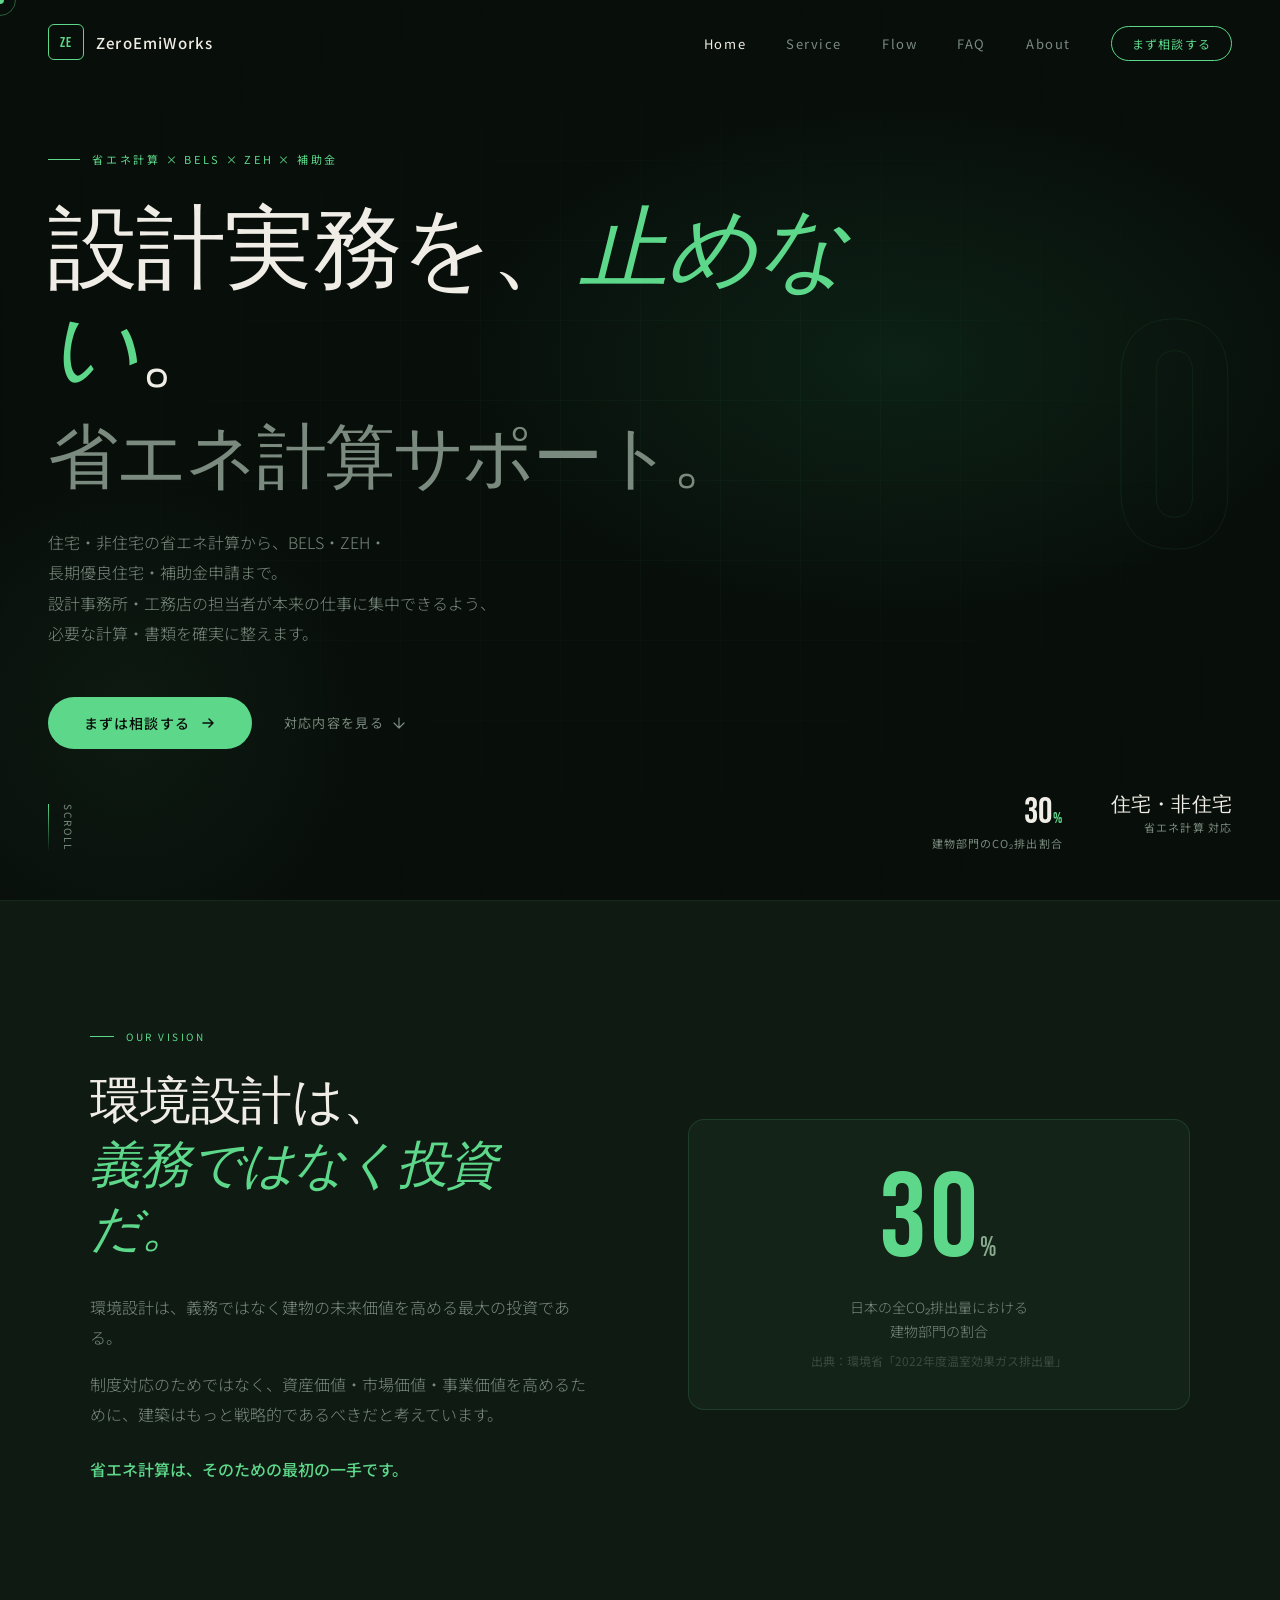
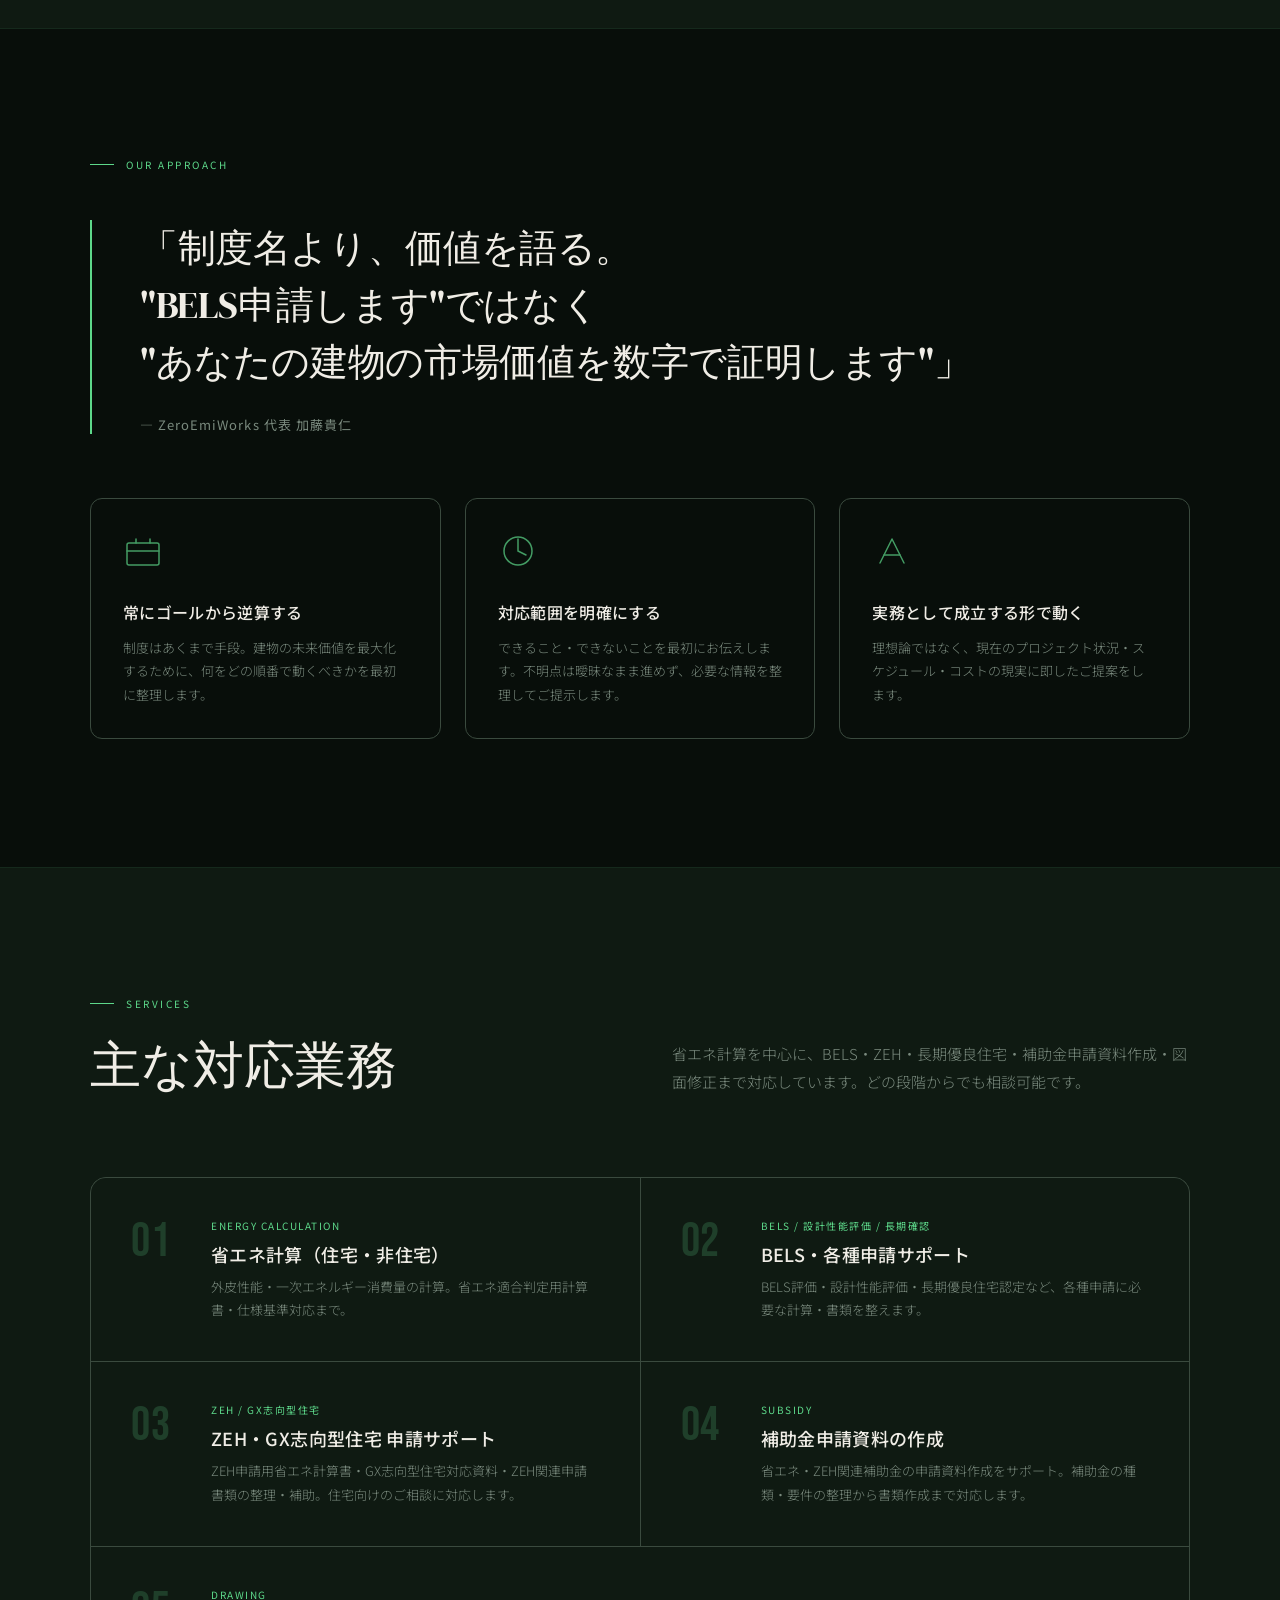
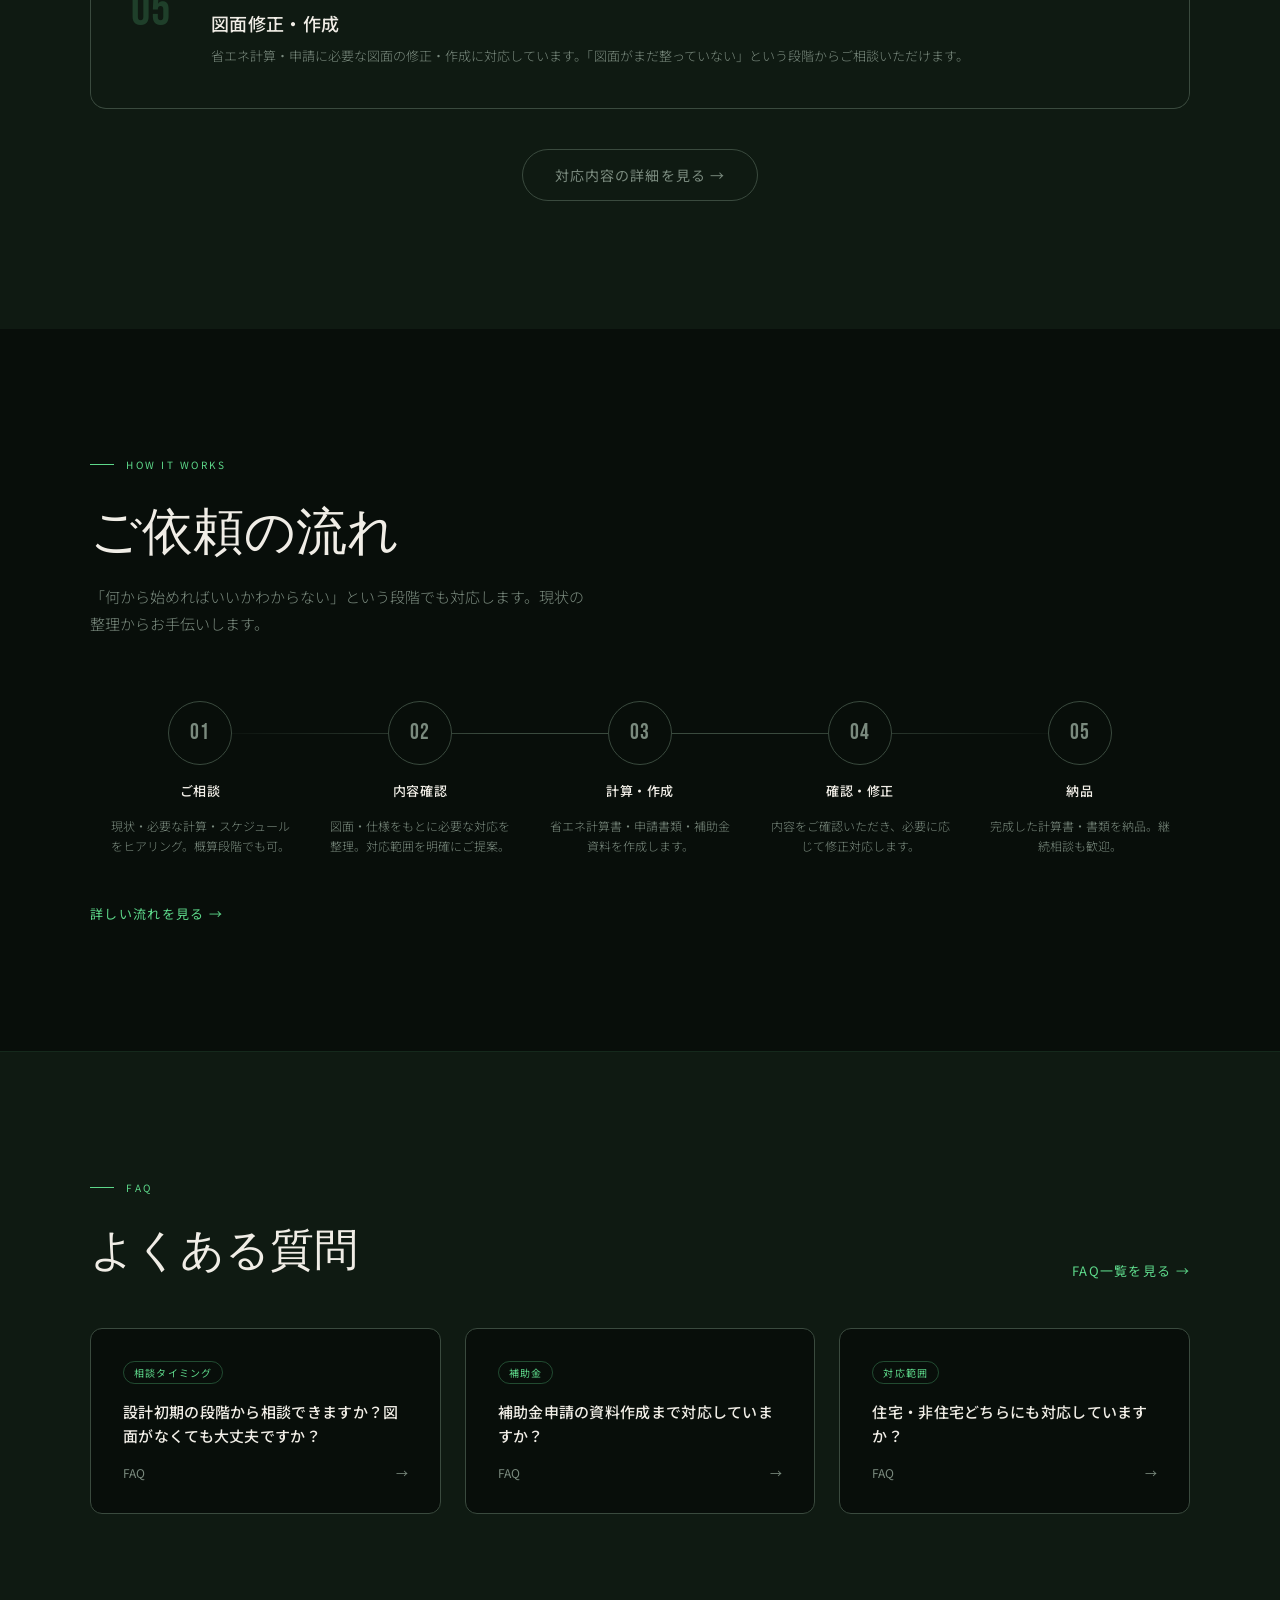
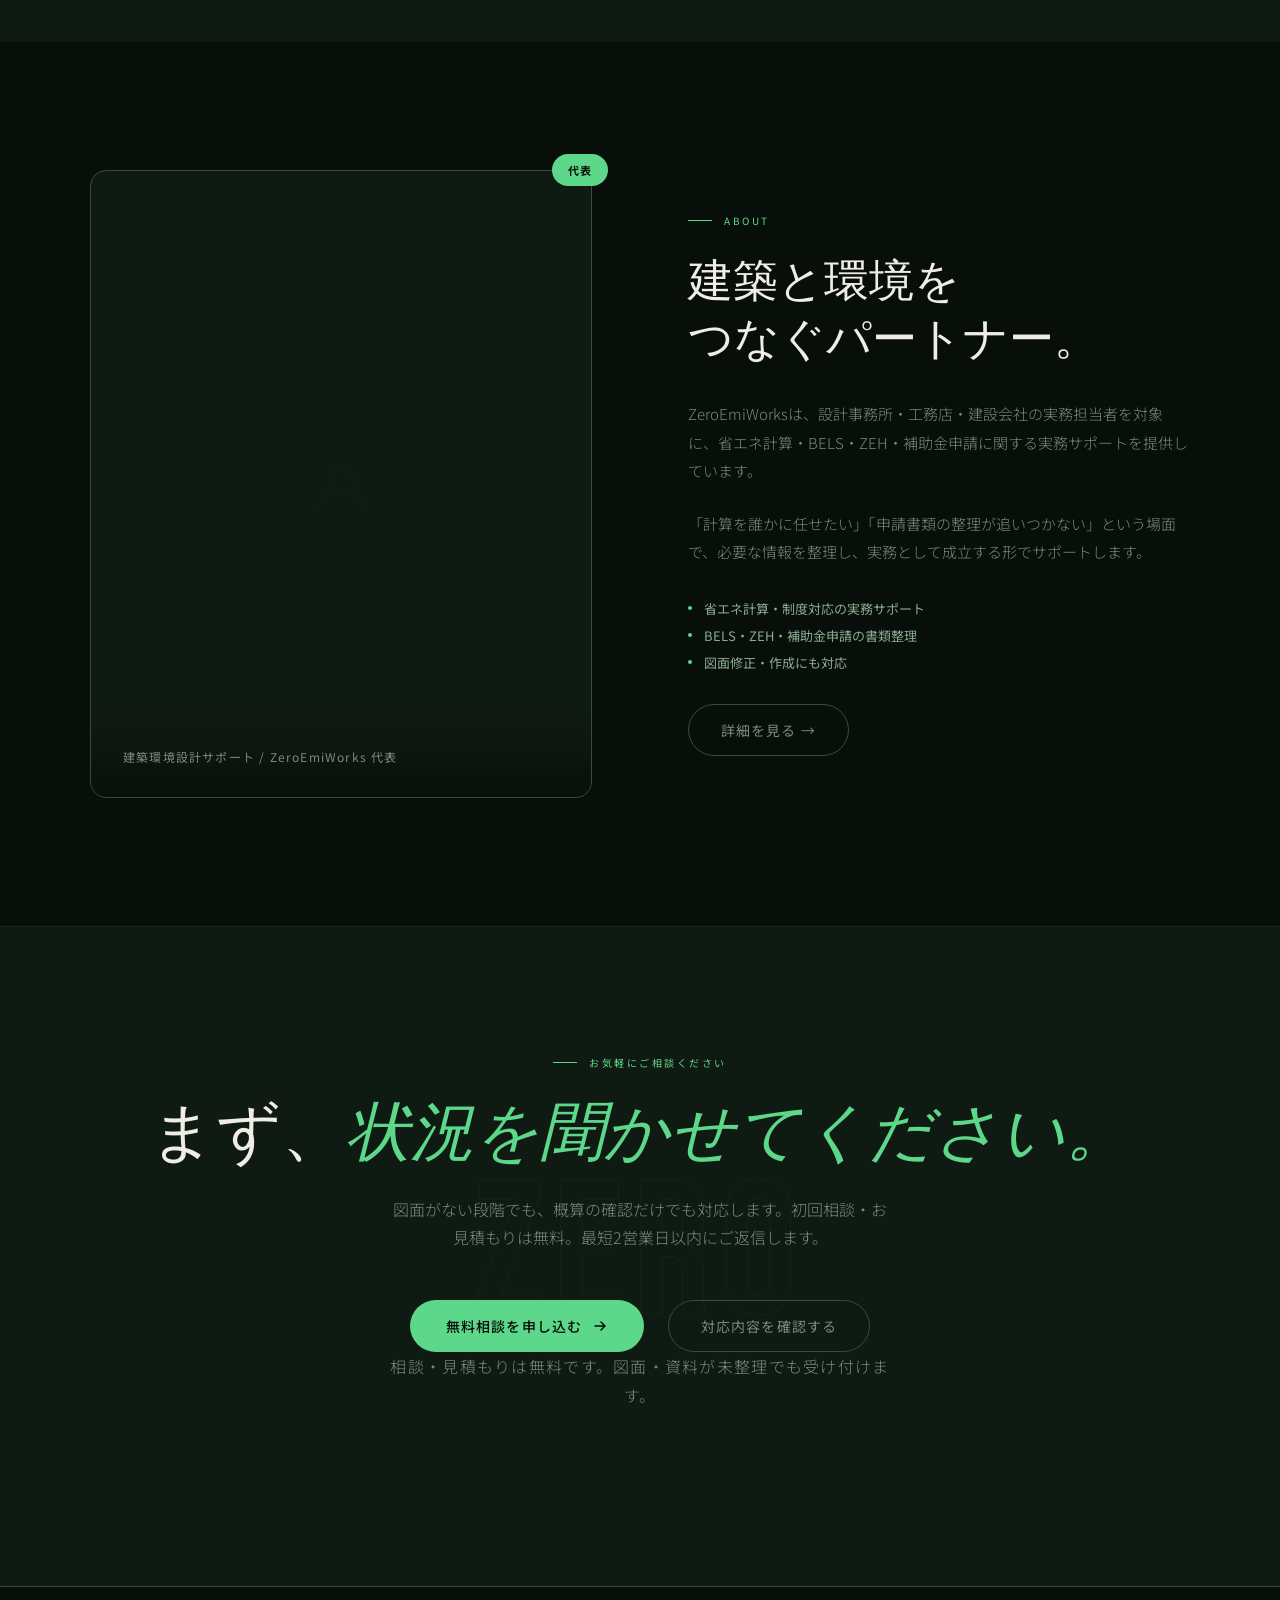
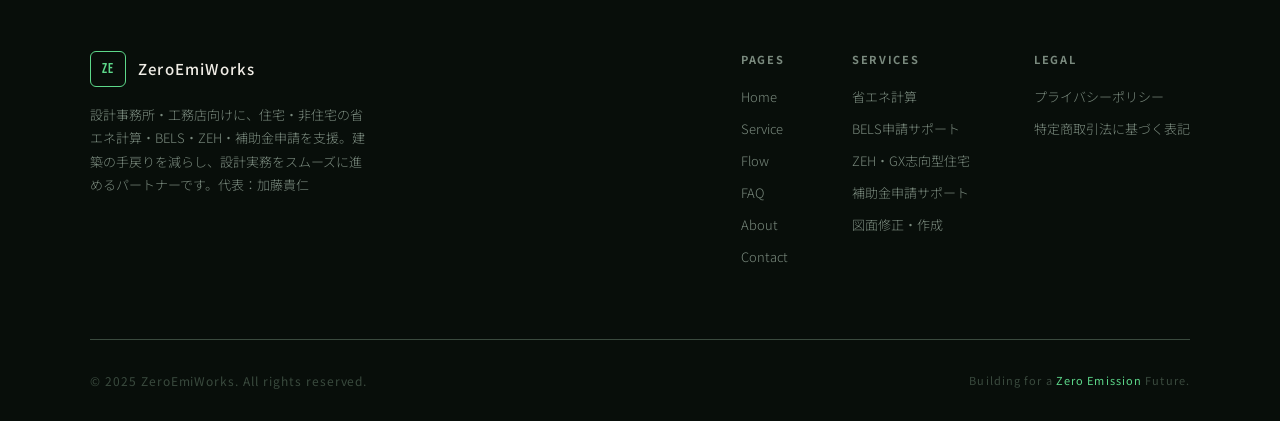
==== index.html @ ce23a0d7 "Initial upload from ZEHP5" ====
<!DOCTYPE html>
<html lang="ja">
<head>
  <meta charset="UTF-8">
  <meta name="viewport" content="width=device-width, initial-scale=1.0">
  <title>ZeroEmiWorks｜省エネ計算・BELS・ZEH・補助金申請サポート</title>
  <meta name="description" content="設計事務所・工務店向けに、住宅・非住宅の省エネ計算、BELS・ZEH・長期優良住宅・補助金申請を支援。建築の手戻りを減らし、設計士の時間を生み出します。">
  <meta property="og:title" content="ZeroEmiWorks｜省エネ計算・BELS・ZEH・補助金申請サポート">
  <meta property="og:description" content="設計事務所・工務店向けに、住宅・非住宅の省エネ計算、BELS・ZEH・長期優良住宅・補助金申請を支援。建築の手戻りを減らし、設計士の時間を生み出します。">
  <meta property="og:type" content="website">
  <meta property="og:url" content="https://zeroemiworks.com/">
  <meta property="og:image" content="https://zeroemiworks.com/ogp.png">
  <meta name="twitter:card" content="summary_large_image">
  <link rel="icon" href="favicon.ico">
  <link rel="preconnect" href="https://fonts.googleapis.com">
  <link rel="preconnect" href="https://fonts.gstatic.com" crossorigin>
  <link href="https://fonts.googleapis.com/css2?family=Noto+Sans+JP:wght@300;400;500;700&family=DM+Serif+Display:ital@0;1&family=Bebas+Neue&display=swap" rel="stylesheet">
  <link rel="stylesheet" href="style.css">
</head>
<body>

<div class="cursor" id="cursor"></div>
<div class="cursor-ring" id="cursorRing"></div>

<nav id="nav">
  <a href="index.html" class="nav-logo">
    <div class="logo-mark">ZE</div>
    <span class="logo-text">ZeroEmiWorks</span>
  </a>
  <ul class="nav-links">
    <li><a href="index.html">Home</a></li>
    <li><a href="service.html">Service</a></li>
    <li><a href="flow.html">Flow</a></li>
    <li><a href="faq.html">FAQ</a></li>
    <li><a href="about.html">About</a></li>
    <li><a href="contact.html" class="nav-cta">まず相談する</a></li>
  </ul>
  <button class="nav-hamburger" id="navHamburger" aria-label="メニューを開く">
    <span></span><span></span><span></span>
  </button>
</nav>
<div class="nav-mobile-menu" id="navMobileMenu">
  <a href="index.html">Home</a>
  <a href="service.html">Service</a>
  <a href="flow.html">Flow</a>
  <a href="faq.html">FAQ</a>
  <a href="about.html">About</a>
  <a href="contact.html" class="nav-cta">まず相談する</a>
</div>

<!-- Hero -->
<section class="hero">
  <div class="hero-bg"></div>
  <div class="hero-grid"></div>
  <div class="hero-number">0</div>
  <div class="hero-content">
    <p class="hero-label">省エネ計算 × BELS × ZEH × 補助金</p>
    <h1 class="hero-headline">
      設計実務を、<span class="accent-word">止めない</span>。<br>
      <span class="line2">省エネ計算サポート。</span>
    </h1>
    <p class="hero-body">
      住宅・非住宅の省エネ計算から、BELS・ZEH・<br>
      長期優良住宅・補助金申請まで。<br>
      設計事務所・工務店の担当者が本来の仕事に集中できるよう、<br>
      必要な計算・書類を確実に整えます。
    </p>
    <div class="hero-actions">
      <a href="contact.html" class="btn-primary">
        まずは相談する
        <svg width="16" height="16" viewBox="0 0 16 16" fill="none"><path d="M3 8h10M9 4l4 4-4 4" stroke="currentColor" stroke-width="1.5" stroke-linecap="round" stroke-linejoin="round"/></svg>
      </a>
      <a href="service.html" class="btn-ghost">
        対応内容を見る
        <svg width="14" height="14" viewBox="0 0 14 14" fill="none"><path d="M7 2v10M2 7l5 5 5-5" stroke="currentColor" stroke-width="1.2" stroke-linecap="round" stroke-linejoin="round"/></svg>
      </a>
    </div>
  </div>
  <div class="hero-scroll">
    <div class="scroll-line"></div>
    <span class="scroll-text">Scroll</span>
  </div>
  <div class="hero-stats">
    <div class="stat-item">
      <div class="stat-num">30<span class="stat-unit">%</span></div>
      <div class="stat-label">建物部門のCO₂排出割合</div>
    </div>
    <div class="stat-item">
      <div class="stat-num" style="font-size:20px;letter-spacing:0.01em;">住宅・非住宅</div>
      <div class="stat-label">省エネ計算 対応</div>
    </div>
  </div>
</section>

<!-- Our Vision -->
<section class="section problem-section">
  <div class="section-inner">
    <div class="problem-grid">
      <div class="problem-text reveal">
        <div class="section-eyebrow">Our Vision</div>
        <h2>環境設計は、<br><em>義務ではなく投資だ。</em></h2>
        <p>環境設計は、義務ではなく建物の未来価値を高める最大の投資である。</p>
        <p>制度対応のためではなく、資産価値・市場価値・事業価値を高めるために、建築はもっと戦略的であるべきだと考えています。</p>
        <p style="color:var(--c-accent);font-weight:500;margin-top:1.5rem;">省エネ計算は、そのための最初の一手です。</p>
      </div>
      <div class="stat-big reveal reveal-delay-2">
        <div class="stat-big-num">30<span class="stat-big-unit">%</span></div>
        <div class="stat-big-label">日本の全CO₂排出量における<br>建物部門の割合</div>
        <div class="stat-big-sub">出典：環境省「2022年度温室効果ガス排出量」</div>
      </div>
    </div>
  </div>
</section>

<!-- Our Approach -->
<section class="section vision-section">
  <div class="section-inner">
    <div class="section-eyebrow reveal">Our Approach</div>
    <div class="vision-quote reveal">
      <blockquote>「制度名より、価値を語る。<br>
      "BELS申請します"ではなく<br>
      "あなたの建物の市場価値を数字で証明します"」</blockquote>
      <cite>— ZeroEmiWorks 代表 加藤貴仁</cite>
    </div>
    <div class="vision-pillars">
      <div class="pillar reveal">
        <svg class="pillar-icon" viewBox="0 0 40 40" fill="none">
          <rect x="4" y="12" width="32" height="22" rx="2" stroke="#5dd88a" stroke-width="1.5"/>
          <path d="M13 12V8m14 4V8M4 20h32" stroke="#5dd88a" stroke-width="1.5" stroke-linecap="round"/>
        </svg>
        <h3>常にゴールから逆算する</h3>
        <p>制度はあくまで手段。建物の未来価値を最大化するために、何をどの順番で動くべきかを最初に整理します。</p>
      </div>
      <div class="pillar reveal reveal-delay-1">
        <svg class="pillar-icon" viewBox="0 0 40 40" fill="none">
          <circle cx="20" cy="20" r="14" stroke="#5dd88a" stroke-width="1.5"/>
          <path d="M20 8v12l8 4" stroke="#5dd88a" stroke-width="1.5" stroke-linecap="round"/>
        </svg>
        <h3>対応範囲を明確にする</h3>
        <p>できること・できないことを最初にお伝えします。不明点は曖昧なまま進めず、必要な情報を整理してご提示します。</p>
      </div>
      <div class="pillar reveal reveal-delay-2">
        <svg class="pillar-icon" viewBox="0 0 40 40" fill="none">
          <path d="M8 32L20 8l12 24" stroke="#5dd88a" stroke-width="1.5" stroke-linecap="round" stroke-linejoin="round"/>
          <path d="M12 24h16" stroke="#5dd88a" stroke-width="1.5" stroke-linecap="round"/>
        </svg>
        <h3>実務として成立する形で動く</h3>
        <p>理想論ではなく、現在のプロジェクト状況・スケジュール・コストの現実に即したご提案をします。</p>
      </div>
    </div>
  </div>
</section>

<!-- 対応業務 -->
<section class="section top-service-section">
  <div class="section-inner">
    <div class="service-header reveal">
      <div>
        <div class="section-eyebrow">Services</div>
        <h2>主な対応業務</h2>
      </div>
      <p>省エネ計算を中心に、BELS・ZEH・長期優良住宅・補助金申請資料作成・図面修正まで対応しています。どの段階からでも相談可能です。</p>
    </div>
    <div class="services-list reveal reveal-delay-1">
      <div class="service-item">
        <div class="service-num">01</div>
        <div>
          <div class="service-tag">Energy Calculation</div>
          <div class="service-name">省エネ計算（住宅・非住宅）</div>
          <div class="service-desc">外皮性能・一次エネルギー消費量の計算。省エネ適合判定用計算書・仕様基準対応まで。</div>
        </div>
      </div>
      <div class="service-item">
        <div class="service-num">02</div>
        <div>
          <div class="service-tag">BELS / 設計性能評価 / 長期確認</div>
          <div class="service-name">BELS・各種申請サポート</div>
          <div class="service-desc">BELS評価・設計性能評価・長期優良住宅認定など、各種申請に必要な計算・書類を整えます。</div>
        </div>
      </div>
      <div class="service-item">
        <div class="service-num">03</div>
        <div>
          <div class="service-tag">ZEH / GX志向型住宅</div>
          <div class="service-name">ZEH・GX志向型住宅 申請サポート</div>
          <div class="service-desc">ZEH申請用省エネ計算書・GX志向型住宅対応資料・ZEH関連申請書類の整理・補助。住宅向けのご相談に対応します。</div>
        </div>
      </div>
      <div class="service-item">
        <div class="service-num">04</div>
        <div>
          <div class="service-tag">Subsidy</div>
          <div class="service-name">補助金申請資料の作成</div>
          <div class="service-desc">省エネ・ZEH関連補助金の申請資料作成をサポート。補助金の種類・要件の整理から書類作成まで対応します。</div>
        </div>
      </div>
      <div class="service-item wide">
        <div class="service-num">05</div>
        <div>
          <div class="service-tag">Drawing</div>
          <div class="service-name">図面修正・作成</div>
          <div class="service-desc">省エネ計算・申請に必要な図面の修正・作成に対応しています。「図面がまだ整っていない」という段階からご相談いただけます。</div>
        </div>
      </div>
    </div>
    <div style="text-align:center;margin-top:2.5rem;">
      <a href="service.html" class="btn-outline">対応内容の詳細を見る →</a>
    </div>
  </div>
</section>

<!-- プロセス -->
<section class="section process-section">
  <div class="section-inner">
    <div class="process-header reveal">
      <div class="section-eyebrow">How It Works</div>
      <h2>ご依頼の流れ</h2>
      <p>「何から始めればいいかわからない」という段階でも対応します。現状の整理からお手伝いします。</p>
    </div>
    <div class="process-steps">
      <div class="step reveal">
        <div class="step-circle">01</div>
        <h4>ご相談</h4>
        <p>現状・必要な計算・スケジュールをヒアリング。概算段階でも可。</p>
      </div>
      <div class="step reveal reveal-delay-1">
        <div class="step-circle">02</div>
        <h4>内容確認</h4>
        <p>図面・仕様をもとに必要な対応を整理。対応範囲を明確にご提案。</p>
      </div>
      <div class="step reveal reveal-delay-2">
        <div class="step-circle">03</div>
        <h4>計算・作成</h4>
        <p>省エネ計算書・申請書類・補助金資料を作成します。</p>
      </div>
      <div class="step reveal reveal-delay-3">
        <div class="step-circle">04</div>
        <h4>確認・修正</h4>
        <p>内容をご確認いただき、必要に応じて修正対応します。</p>
      </div>
      <div class="step reveal reveal-delay-4">
        <div class="step-circle">05</div>
        <h4>納品</h4>
        <p>完成した計算書・書類を納品。継続相談も歓迎。</p>
      </div>
    </div>
    <div style="text-align:center;margin-top:3rem;">
      <a href="flow.html" class="link-more">詳しい流れを見る →</a>
    </div>
  </div>
</section>

<!-- FAQ カード -->
<section class="section knowledge-section">
  <div class="section-inner">
    <div class="knowledge-header reveal">
      <div>
        <div class="section-eyebrow">FAQ</div>
        <h2>よくある質問</h2>
      </div>
      <a href="faq.html" class="link-more">FAQ一覧を見る →</a>
    </div>
    <div class="articles-grid">
      <a href="faq.html#timing" class="article-card reveal">
        <span class="article-tag">相談タイミング</span>
        <div class="article-title">設計初期の段階から相談できますか？図面がなくても大丈夫ですか？</div>
        <div class="article-meta"><span>FAQ</span><span>→</span></div>
      </a>
      <a href="faq.html#subsidy" class="article-card reveal reveal-delay-1">
        <span class="article-tag">補助金</span>
        <div class="article-title">補助金申請の資料作成まで対応していますか？</div>
        <div class="article-meta"><span>FAQ</span><span>→</span></div>
      </a>
      <a href="faq.html#scope" class="article-card reveal reveal-delay-2">
        <span class="article-tag">対応範囲</span>
        <div class="article-title">住宅・非住宅どちらにも対応していますか？</div>
        <div class="article-meta"><span>FAQ</span><span>→</span></div>
      </a>
    </div>
  </div>
</section>

<!-- About snippet -->
<section class="section about-section">
  <div class="section-inner">
    <div class="about-grid">
      <div class="about-image-wrap reveal">
        <div class="about-image-box">
          <img src="founder.jpg" alt="代表 加藤貴仁" onerror="this.style.display='none'">
          <div class="about-image-placeholder">
            <svg width="60" height="60" viewBox="0 0 60 60" fill="none" style="opacity:0.15;">
              <circle cx="30" cy="22" r="13" stroke="#5dd88a" stroke-width="1.5"/>
              <path d="M8 52c0-12.15 9.85-22 22-22s22 9.85 22 22" stroke="#5dd88a" stroke-width="1.5"/>
            </svg>
          </div>
          <div class="about-image-overlay">
            <div class="about-image-caption">建築環境設計サポート / ZeroEmiWorks 代表</div>
          </div>
        </div>
        <div class="about-accent-tag">代表</div>
      </div>
      <div class="about-text reveal reveal-delay-2">
        <div class="section-eyebrow">About</div>
        <h2>建築と環境を<br>つなぐパートナー。</h2>
        <p>ZeroEmiWorksは、設計事務所・工務店・建設会社の実務担当者を対象に、省エネ計算・BELS・ZEH・補助金申請に関する実務サポートを提供しています。</p>
        <p>「計算を誰かに任せたい」「申請書類の整理が追いつかない」という場面で、必要な情報を整理し、実務として成立する形でサポートします。</p>
        <div class="about-credentials">
          <div class="credential">省エネ計算・制度対応の実務サポート</div>
          <div class="credential">BELS・ZEH・補助金申請の書類整理</div>
          <div class="credential">図面修正・作成にも対応</div>
        </div>
        <div style="margin-top:2rem;">
          <a href="about.html" class="btn-outline">詳細を見る →</a>
        </div>
      </div>
    </div>
  </div>
</section>

<!-- CTA -->
<section class="cta-section">
  <div class="cta-bg-text">ZERO</div>
  <div class="cta-inner">
    <div class="section-eyebrow" style="justify-content:center;">お気軽にご相談ください</div>
    <h2>まず、<em>状況を聞かせてください。</em></h2>
    <p>図面がない段階でも、概算の確認だけでも対応します。初回相談・お見積もりは無料。最短2営業日以内にご返信します。</p>
    <div class="cta-buttons">
      <a href="contact.html" class="btn-primary">
        無料相談を申し込む
        <svg width="16" height="16" viewBox="0 0 16 16" fill="none"><path d="M3 8h10M9 4l4 4-4 4" stroke="currentColor" stroke-width="1.5" stroke-linecap="round" stroke-linejoin="round"/></svg>
      </a>
      <a href="service.html" class="btn-outline">対応内容を確認する</a>
    </div>
    <p class="cta-note">相談・見積もりは無料です。図面・資料が未整理でも受け付けます。</p>
  </div>
</section>

<!-- フッター -->
<footer>
  <div class="footer-inner">
    <div class="footer-top">
      <div class="footer-brand">
        <a href="index.html" class="nav-logo">
          <div class="logo-mark">ZE</div>
          <span class="logo-text">ZeroEmiWorks</span>
        </a>
        <p>設計事務所・工務店向けに、住宅・非住宅の省エネ計算・BELS・ZEH・補助金申請を支援。建築の手戻りを減らし、設計実務をスムーズに進めるパートナーです。代表：加藤貴仁</p>
      </div>
      <div class="footer-links-grid">
        <div class="footer-col">
          <h4>Pages</h4>
          <ul>
            <li><a href="index.html">Home</a></li>
            <li><a href="service.html">Service</a></li>
            <li><a href="flow.html">Flow</a></li>
            <li><a href="faq.html">FAQ</a></li>
            <li><a href="about.html">About</a></li>
            <li><a href="contact.html">Contact</a></li>
          </ul>
        </div>
        <div class="footer-col">
          <h4>Services</h4>
          <ul>
            <li><a href="service.html">省エネ計算</a></li>
            <li><a href="service.html">BELS申請サポート</a></li>
            <li><a href="service.html">ZEH・GX志向型住宅</a></li>
            <li><a href="service.html">補助金申請サポート</a></li>
            <li><a href="service.html">図面修正・作成</a></li>
          </ul>
        </div>
        <div class="footer-col">
          <h4>Legal</h4>
          <ul>
            <li><a href="privacy.html">プライバシーポリシー</a></li>
            <li><a href="law.html">特定商取引法に基づく表記</a></li>
          </ul>
        </div>
      </div>
    </div>
    <div class="footer-bottom">
      <span class="footer-copy">© 2025 ZeroEmiWorks. All rights reserved.</span>
      <span class="footer-accent">Building for a <span>Zero Emission</span> Future.</span>
    </div>
  </div>
</footer>

<script src="script.js"></script>
</body>
</html>
---- style.css ----
/* ============================================================
   ZeroEmiWorks — style.css  (Netlify直置き版)
   全ページ共通スタイルシート
   ============================================================ */

/* ---------- Reset & Base ---------- */
*, *::before, *::after { box-sizing: border-box; margin: 0; padding: 0; }

:root {
  --c-bg: #080e0a;
  --c-surface: #0f1a12;
  --c-green: #1a5c3a;
  --c-green-mid: #2d7a52;
  --c-accent: #5dd88a;
  --c-sage: #8aab90;
  --c-paper: #f2efe8;
  --c-warm: #e8e2d5;
  --c-text: #f0ede6;
  --c-muted: #7a8a7e;
  --c-dim: #3a4a3e;
  --font-serif: 'DM Serif Display', 'Noto Serif JP', serif;
  --font-sans: 'Noto Sans JP', sans-serif;
  --font-display: 'Bebas Neue', sans-serif;
}

html { scroll-behavior: smooth; }

body {
  font-family: var(--font-sans);
  background: var(--c-bg);
  color: var(--c-text);
  overflow-x: hidden;
  cursor: none;
}

/* ---------- Custom Cursor ---------- */
.cursor {
  position: fixed;
  width: 8px;
  height: 8px;
  background: var(--c-accent);
  border-radius: 50%;
  pointer-events: none;
  z-index: 9999;
  transition: transform 0.15s ease, opacity 0.3s;
  transform: translate(-50%, -50%);
}
.cursor-ring {
  position: fixed;
  width: 32px;
  height: 32px;
  border: 1px solid rgba(93,216,138,0.4);
  border-radius: 50%;
  pointer-events: none;
  z-index: 9998;
  transition: transform 0.35s ease, width 0.3s, height 0.3s, border-color 0.3s;
  transform: translate(-50%, -50%);
}

/* ---------- Navigation ---------- */
nav {
  position: fixed;
  top: 0; left: 0; right: 0;
  z-index: 100;
  padding: 1.5rem 3rem;
  display: flex;
  align-items: center;
  justify-content: space-between;
  transition: background 0.5s, backdrop-filter 0.5s;
}
nav.scrolled {
  background: rgba(8,14,10,0.85);
  backdrop-filter: blur(16px);
  border-bottom: 1px solid rgba(93,216,138,0.1);
}
.nav-logo {
  display: flex;
  align-items: center;
  gap: 12px;
  text-decoration: none;
}
.logo-mark {
  width: 36px; height: 36px;
  border: 1px solid var(--c-accent);
  border-radius: 6px;
  display: flex; align-items: center; justify-content: center;
  font-family: var(--font-display);
  font-size: 14px;
  color: var(--c-accent);
  letter-spacing: 0.05em;
  flex-shrink: 0;
}
.logo-text {
  font-weight: 500;
  font-size: 15px;
  color: var(--c-text);
  letter-spacing: 0.08em;
}
.nav-links {
  display: flex;
  align-items: center;
  gap: 2.5rem;
  list-style: none;
}
.nav-links a {
  color: var(--c-muted);
  text-decoration: none;
  font-size: 13px;
  letter-spacing: 0.12em;
  font-weight: 400;
  transition: color 0.2s;
}
.nav-links a:hover,
.nav-links a.active { color: var(--c-text); }
.nav-cta {
  background: transparent;
  border: 1px solid var(--c-accent) !important;
  color: var(--c-accent) !important;
  padding: 8px 20px;
  border-radius: 100px;
  font-size: 12px !important;
  letter-spacing: 0.1em !important;
  transition: background 0.2s, color 0.2s !important;
}
.nav-cta:hover {
  background: var(--c-accent) !important;
  color: var(--c-bg) !important;
}

/* Hamburger */
.nav-hamburger {
  display: none;
  flex-direction: column;
  justify-content: center;
  gap: 5px;
  width: 36px; height: 36px;
  cursor: pointer;
  background: none;
  border: none;
  padding: 4px;
  z-index: 200;
}
.nav-hamburger span {
  display: block;
  width: 100%; height: 1px;
  background: var(--c-text);
  transition: transform 0.3s, opacity 0.3s;
}
.nav-hamburger.open span:nth-child(1) { transform: translateY(6px) rotate(45deg); }
.nav-hamburger.open span:nth-child(2) { opacity: 0; }
.nav-hamburger.open span:nth-child(3) { transform: translateY(-6px) rotate(-45deg); }

.nav-mobile-menu {
  display: none;
  position: fixed;
  inset: 0;
  background: rgba(8,14,10,0.97);
  backdrop-filter: blur(20px);
  z-index: 150;
  flex-direction: column;
  align-items: center;
  justify-content: center;
  gap: 2rem;
}
.nav-mobile-menu.open { display: flex; }
.nav-mobile-menu a {
  color: var(--c-text);
  text-decoration: none;
  font-size: 24px;
  font-family: var(--font-serif);
  font-weight: 300;
  letter-spacing: 0.05em;
  transition: color 0.2s;
}
.nav-mobile-menu a:hover { color: var(--c-accent); }
.nav-mobile-menu .nav-cta {
  font-size: 14px !important;
  padding: 12px 32px;
  margin-top: 1rem;
}

/* ---------- Section Base ---------- */
.section { padding: 8rem 3rem; position: relative; }
.section-inner { max-width: 1100px; margin: 0 auto; }

.section-eyebrow {
  font-size: 10px;
  letter-spacing: 0.25em;
  color: var(--c-accent);
  text-transform: uppercase;
  margin-bottom: 1.5rem;
  display: flex;
  align-items: center;
  gap: 12px;
}
.section-eyebrow::before {
  content: '';
  display: block;
  width: 24px; height: 1px;
  background: var(--c-accent);
}

/* ---------- Buttons ---------- */
.btn-primary {
  display: inline-flex;
  align-items: center;
  gap: 10px;
  background: var(--c-accent);
  color: var(--c-bg);
  padding: 16px 36px;
  border-radius: 100px;
  font-size: 14px;
  font-weight: 500;
  letter-spacing: 0.08em;
  text-decoration: none;
  transition: background 0.2s, transform 0.2s;
  font-family: var(--font-sans);
  border: none;
  cursor: pointer;
}
.btn-primary:hover { background: #7aeaa6; transform: translateY(-2px); }
.btn-primary svg { transition: transform 0.2s; }
.btn-primary:hover svg { transform: translateX(4px); }

.btn-outline {
  display: inline-flex;
  align-items: center;
  gap: 8px;
  border: 1px solid var(--c-dim);
  color: var(--c-muted);
  padding: 15px 32px;
  border-radius: 100px;
  font-size: 14px;
  letter-spacing: 0.08em;
  text-decoration: none;
  transition: border-color 0.2s, color 0.2s;
  font-family: var(--font-sans);
}
.btn-outline:hover { border-color: var(--c-muted); color: var(--c-text); }

.btn-ghost {
  display: inline-flex;
  align-items: center;
  gap: 8px;
  color: var(--c-muted);
  font-size: 13px;
  letter-spacing: 0.1em;
  text-decoration: none;
  transition: color 0.2s;
}
.btn-ghost:hover { color: var(--c-text); }

.link-more {
  color: var(--c-accent);
  text-decoration: none;
  font-size: 13px;
  letter-spacing: 0.1em;
  display: flex;
  align-items: center;
  gap: 8px;
  transition: gap 0.2s;
}
.link-more:hover { gap: 14px; }

/* ---------- Breadcrumb ---------- */
.breadcrumb {
  font-size: 11px;
  letter-spacing: 0.2em;
  color: var(--c-muted);
  text-transform: uppercase;
  margin-bottom: 2rem;
  display: flex;
  align-items: center;
  gap: 8px;
  position: relative; z-index: 2;
}
.breadcrumb a { color: var(--c-muted); text-decoration: none; transition: color 0.2s; }
.breadcrumb a:hover { color: var(--c-accent); }
.breadcrumb .sep { color: var(--c-dim); }

/* ---------- Page Hero (サブページ共通) ---------- */
.page-hero {
  min-height: 70vh;
  display: flex;
  flex-direction: column;
  justify-content: flex-end;
  padding: 0 3rem 6rem;
  position: relative;
  overflow: hidden;
}
.page-hero-bg {
  position: absolute; inset: 0;
  background:
    radial-gradient(ellipse 60% 50% at 80% 20%, rgba(26,92,58,0.3) 0%, transparent 60%),
    radial-gradient(ellipse 40% 50% at 5% 90%, rgba(93,216,138,0.06) 0%, transparent 50%),
    var(--c-bg);
}
.page-hero-grid {
  position: absolute; inset: 0;
  background-image:
    linear-gradient(rgba(93,216,138,0.04) 1px, transparent 1px),
    linear-gradient(90deg, rgba(93,216,138,0.04) 1px, transparent 1px);
  background-size: 80px 80px;
  -webkit-mask-image: radial-gradient(ellipse 80% 80% at 50% 50%, black 0%, transparent 70%);
  mask-image: radial-gradient(ellipse 80% 80% at 50% 50%, black 0%, transparent 70%);
}
.page-hero-num {
  position: absolute;
  right: 3rem; bottom: -2rem;
  font-family: var(--font-display);
  font-size: clamp(160px, 22vw, 300px);
  color: transparent;
  -webkit-text-stroke: 1px rgba(93,216,138,0.06);
  line-height: 1;
  user-select: none;
}
.page-hero-label {
  position: relative; z-index: 2;
  font-size: 11px;
  letter-spacing: 0.25em;
  color: var(--c-accent);
  text-transform: uppercase;
  margin-bottom: 1.5rem;
  display: flex; align-items: center; gap: 12px;
  opacity: 0; animation: fadeUp 0.8s ease 0.2s forwards;
}
.page-hero-label::before {
  content: ''; display: block;
  width: 24px; height: 1px;
  background: var(--c-accent);
}
.page-hero h1 {
  position: relative; z-index: 2;
  font-family: var(--font-serif);
  font-size: clamp(44px, 7vw, 90px);
  font-weight: 300;
  line-height: 1.1;
  letter-spacing: -0.02em;
  opacity: 0; animation: fadeUp 0.9s ease 0.4s forwards;
}
.page-hero h1 em { font-style: italic; color: var(--c-accent); }
.page-hero-sub {
  position: relative; z-index: 2;
  font-size: 16px;
  color: var(--c-muted);
  font-weight: 300;
  line-height: 1.9;
  max-width: 520px;
  margin-top: 2rem;
  opacity: 0; animation: fadeUp 0.9s ease 0.6s forwards;
}

/* ---------- Footer ---------- */
footer {
  background: var(--c-bg);
  border-top: 1px solid var(--c-dim);
  padding: 4rem 3rem 2rem;
}
.footer-inner { max-width: 1100px; margin: 0 auto; }
.footer-top {
  display: flex;
  justify-content: space-between;
  align-items: flex-start;
  margin-bottom: 4rem;
}
.footer-brand p {
  font-size: 13px;
  color: var(--c-muted);
  line-height: 1.8;
  max-width: 280px;
  margin-top: 1rem;
  font-weight: 300;
}
.footer-links-grid { display: flex; gap: 4rem; }
.footer-col h4 {
  font-size: 11px;
  letter-spacing: 0.15em;
  color: var(--c-muted);
  text-transform: uppercase;
  margin-bottom: 1rem;
}
.footer-col ul { list-style: none; }
.footer-col ul li { margin-bottom: 0.5rem; }
.footer-col ul a {
  color: var(--c-muted);
  text-decoration: none;
  font-size: 13px;
  font-weight: 300;
  transition: color 0.2s;
}
.footer-col ul a:hover { color: var(--c-text); }
.footer-bottom {
  border-top: 1px solid var(--c-dim);
  padding-top: 2rem;
  display: flex;
  justify-content: space-between;
  align-items: center;
}
.footer-copy { font-size: 12px; color: var(--c-dim); letter-spacing: 0.08em; }
.footer-accent { font-size: 11px; color: var(--c-dim); letter-spacing: 0.1em; }
.footer-accent span { color: var(--c-accent); }

/* ---------- Animations ---------- */
@keyframes fadeUp {
  from { opacity: 0; transform: translateY(24px); }
  to   { opacity: 1; transform: translateY(0); }
}
@keyframes scrollPulse {
  0%, 100% { opacity: 0.3; }
  50%       { opacity: 1; }
}

.reveal {
  opacity: 0;
  transform: translateY(32px);
  transition: opacity 0.7s ease, transform 0.7s ease;
}
.reveal.visible { opacity: 1; transform: translateY(0); }
.reveal-delay-1 { transition-delay: 0.1s; }
.reveal-delay-2 { transition-delay: 0.2s; }
.reveal-delay-3 { transition-delay: 0.3s; }
.reveal-delay-4 { transition-delay: 0.4s; }

/* ============================================================
   INDEX PAGE
   ============================================================ */

.hero {
  position: relative;
  min-height: 100vh;
  display: flex;
  flex-direction: column;
  justify-content: center;
  overflow: hidden;
  padding: 0 3rem;
}
.hero-bg {
  position: absolute; inset: 0;
  background:
    radial-gradient(ellipse 60% 50% at 70% 40%, rgba(26,92,58,0.25) 0%, transparent 60%),
    radial-gradient(ellipse 40% 60% at 10% 80%, rgba(93,216,138,0.06) 0%, transparent 50%),
    var(--c-bg);
}
.hero-grid {
  position: absolute; inset: 0;
  background-image:
    linear-gradient(rgba(93,216,138,0.04) 1px, transparent 1px),
    linear-gradient(90deg, rgba(93,216,138,0.04) 1px, transparent 1px);
  background-size: 80px 80px;
  -webkit-mask-image: radial-gradient(ellipse 80% 80% at 50% 50%, black 0%, transparent 70%);
  mask-image: radial-gradient(ellipse 80% 80% at 50% 50%, black 0%, transparent 70%);
}
.hero-number {
  position: absolute;
  right: 3rem; top: 50%;
  transform: translateY(-50%);
  font-family: var(--font-display);
  font-size: clamp(200px, 25vw, 360px);
  color: transparent;
  -webkit-text-stroke: 1px rgba(93,216,138,0.08);
  line-height: 1;
  user-select: none;
  letter-spacing: -0.02em;
}
.hero-content { position: relative; z-index: 2; max-width: 900px; }
.hero-label {
  font-size: 11px;
  letter-spacing: 0.25em;
  color: var(--c-accent);
  text-transform: uppercase;
  margin-bottom: 2rem;
  opacity: 0; animation: fadeUp 0.8s ease 0.3s forwards;
  display: flex; align-items: center; gap: 12px;
}
.hero-label::before { content: ''; display: block; width: 32px; height: 1px; background: var(--c-accent); }
.hero-headline {
  font-family: var(--font-serif);
  font-size: clamp(52px, 7vw, 96px);
  font-weight: 300;
  line-height: 1.1;
  letter-spacing: -0.02em;
  margin-bottom: 2rem;
  opacity: 0; animation: fadeUp 0.9s ease 0.5s forwards;
}
.hero-headline .accent-word { color: var(--c-accent); font-style: italic; }
.hero-headline .line2 {
  display: block;
  font-size: clamp(40px, 5.5vw, 72px);
  color: var(--c-muted);
  font-weight: 300;
  margin-top: 0.3em;
}
.hero-body {
  font-size: 16px;
  line-height: 1.9;
  color: var(--c-muted);
  font-weight: 300;
  max-width: 480px;
  margin-bottom: 3rem;
  opacity: 0; animation: fadeUp 0.9s ease 0.7s forwards;
}
.hero-actions {
  display: flex; align-items: center; gap: 2rem;
  opacity: 0; animation: fadeUp 0.9s ease 0.9s forwards;
}
.hero-scroll {
  position: absolute;
  bottom: 3rem; left: 3rem;
  display: flex; align-items: center; gap: 12px;
  opacity: 0; animation: fadeUp 0.9s ease 1.2s forwards;
}
.scroll-line {
  width: 1px; height: 48px;
  background: linear-gradient(to bottom, var(--c-accent), transparent);
  animation: scrollPulse 2s ease-in-out infinite;
}
.scroll-text {
  font-size: 10px;
  letter-spacing: 0.2em;
  color: var(--c-muted);
  text-transform: uppercase;
  writing-mode: vertical-rl;
}
.hero-stats {
  position: absolute;
  bottom: 3rem; right: 3rem;
  display: flex; gap: 3rem;
  opacity: 0; animation: fadeUp 0.9s ease 1.1s forwards;
}
.stat-item { text-align: right; }
.stat-num { font-family: var(--font-display); font-size: 36px; color: var(--c-text); letter-spacing: 0.02em; line-height: 1; }
.stat-unit { font-size: 16px; color: var(--c-accent); }
.stat-label { font-size: 11px; color: var(--c-muted); letter-spacing: 0.1em; margin-top: 4px; }

/* Problem */
.problem-section {
  background: var(--c-surface);
  border-top: 1px solid rgba(93,216,138,0.08);
  border-bottom: 1px solid rgba(93,216,138,0.08);
}
.problem-grid { display: grid; grid-template-columns: 1fr 1fr; gap: 6rem; align-items: center; }
.problem-text h2 { font-family: var(--font-serif); font-size: clamp(36px, 4vw, 54px); font-weight: 300; line-height: 1.25; letter-spacing: -0.01em; margin-bottom: 2rem; }
.problem-text h2 em { font-style: italic; color: var(--c-accent); }
.problem-text p { font-size: 16px; line-height: 1.9; color: var(--c-muted); font-weight: 300; margin-bottom: 1rem; }
.stat-big { background: rgba(93,216,138,0.05); border: 1px solid rgba(93,216,138,0.15); border-radius: 16px; padding: 2.5rem; text-align: center; }
.stat-big-num { font-family: var(--font-display); font-size: clamp(72px, 10vw, 120px); color: var(--c-accent); line-height: 1; letter-spacing: 0.02em; }
.stat-big-unit { font-size: 28px; color: var(--c-sage); }
.stat-big-label { font-size: 14px; color: var(--c-muted); margin-top: 1rem; line-height: 1.7; font-weight: 300; }
.stat-big-sub { font-size: 12px; color: var(--c-dim); margin-top: 0.5rem; }

/* Vision */
.vision-section { background: var(--c-bg); }
.vision-quote { border-left: 2px solid var(--c-accent); padding-left: 3rem; margin: 3rem 0; }
.vision-quote blockquote { font-family: var(--font-serif); font-size: clamp(24px, 3vw, 38px); font-weight: 300; line-height: 1.5; color: var(--c-text); letter-spacing: -0.01em; }
.vision-quote cite { display: block; font-size: 13px; color: var(--c-muted); font-style: normal; margin-top: 1.5rem; letter-spacing: 0.08em; }
.vision-pillars { display: grid; grid-template-columns: repeat(3, 1fr); gap: 1.5rem; margin-top: 4rem; }
.pillar { padding: 2rem; border: 1px solid var(--c-dim); border-radius: 12px; transition: border-color 0.3s, background 0.3s; }
.pillar:hover { border-color: rgba(93,216,138,0.3); background: rgba(93,216,138,0.03); }
.pillar-icon { width: 40px; height: 40px; margin-bottom: 1.5rem; opacity: 0.7; }
.pillar h3 { font-size: 16px; font-weight: 500; margin-bottom: 0.75rem; letter-spacing: 0.02em; }
.pillar p { font-size: 13px; color: var(--c-muted); line-height: 1.8; font-weight: 300; }

/* TOP Service */
.top-service-section { background: var(--c-surface); border-top: 1px solid rgba(93,216,138,0.08); }
.service-header { display: grid; grid-template-columns: 1fr 1fr; gap: 4rem; margin-bottom: 5rem; align-items: end; }
.service-header h2 { font-family: var(--font-serif); font-size: clamp(36px, 4vw, 52px); font-weight: 300; line-height: 1.2; }
.service-header p { font-size: 15px; color: var(--c-muted); line-height: 1.9; font-weight: 300; }
.services-list { display: grid; grid-template-columns: 1fr 1fr; gap: 1px; background: var(--c-dim); border: 1px solid var(--c-dim); border-radius: 16px; overflow: hidden; }
.service-item { background: var(--c-surface); padding: 2.5rem; display: flex; gap: 1.5rem; align-items: flex-start; transition: background 0.2s; }
.service-item:hover { background: rgba(93,216,138,0.04); }
.service-num { font-family: var(--font-display); font-size: 48px; color: rgba(93,216,138,0.2); line-height: 1; letter-spacing: 0.02em; flex-shrink: 0; width: 56px; }
.service-tag { font-size: 10px; letter-spacing: 0.15em; color: var(--c-accent); text-transform: uppercase; margin-bottom: 0.5rem; }
.service-name { font-size: 18px; font-weight: 500; margin-bottom: 0.5rem; letter-spacing: 0.02em; }
.service-desc { font-size: 13px; color: var(--c-muted); line-height: 1.8; font-weight: 300; }
.service-item.wide { grid-column: span 2; }

/* Process */
.process-section { background: var(--c-bg); }
.process-header h2 { font-family: var(--font-serif); font-size: clamp(36px, 4vw, 52px); font-weight: 300; margin-bottom: 1rem; }
.process-header p { font-size: 15px; color: var(--c-muted); font-weight: 300; max-width: 500px; line-height: 1.8; }
.process-steps { display: grid; grid-template-columns: repeat(5, 1fr); margin-top: 4rem; position: relative; }
.process-steps::before { content: ''; position: absolute; top: 32px; left: 10%; right: 10%; height: 1px; background: linear-gradient(to right, transparent, var(--c-dim), var(--c-dim), transparent); }
.step { display: flex; flex-direction: column; align-items: center; text-align: center; gap: 1rem; padding: 0 1rem; position: relative; z-index: 1; }
.step-circle { width: 64px; height: 64px; border: 1px solid var(--c-dim); border-radius: 50%; display: flex; align-items: center; justify-content: center; background: var(--c-bg); font-family: var(--font-display); font-size: 22px; color: var(--c-muted); letter-spacing: 0.05em; transition: border-color 0.3s, color 0.3s; }
.step:hover .step-circle { border-color: var(--c-accent); color: var(--c-accent); }
.step h4 { font-size: 13px; font-weight: 500; letter-spacing: 0.05em; }
.step p { font-size: 12px; color: var(--c-muted); line-height: 1.7; font-weight: 300; }

/* Knowledge */
.knowledge-section { background: var(--c-surface); border-top: 1px solid rgba(93,216,138,0.08); }
.knowledge-header { display: flex; justify-content: space-between; align-items: flex-end; margin-bottom: 3rem; }
.knowledge-header h2 { font-family: var(--font-serif); font-size: clamp(32px, 3.5vw, 44px); font-weight: 300; }
.articles-grid { display: grid; grid-template-columns: repeat(3, 1fr); gap: 1.5rem; }
.article-card { background: var(--c-bg); border: 1px solid var(--c-dim); border-radius: 12px; padding: 2rem; text-decoration: none; color: var(--c-text); transition: border-color 0.3s, transform 0.2s; display: flex; flex-direction: column; gap: 1rem; }
.article-card:hover { border-color: rgba(93,216,138,0.3); transform: translateY(-4px); }
.article-tag { display: inline-block; font-size: 10px; letter-spacing: 0.12em; color: var(--c-accent); border: 1px solid rgba(93,216,138,0.3); padding: 3px 10px; border-radius: 100px; text-transform: uppercase; align-self: flex-start; }
.article-title { font-size: 15px; font-weight: 500; line-height: 1.6; letter-spacing: 0.02em; flex: 1; }
.article-meta { font-size: 12px; color: var(--c-muted); display: flex; justify-content: space-between; }

/* About (TOP) */
.about-section { background: var(--c-bg); }
.about-grid { display: grid; grid-template-columns: 1fr 1fr; gap: 6rem; align-items: center; }
.about-image-wrap { position: relative; }
.about-image-box { width: 100%; aspect-ratio: 4/5; background: var(--c-surface); border: 1px solid var(--c-dim); border-radius: 16px; display: flex; align-items: center; justify-content: center; overflow: hidden; position: relative; }
.about-image-box img { width: 100%; height: 100%; object-fit: cover; }
.about-image-placeholder { font-size: 80px; opacity: 0.1; }
.about-image-overlay { position: absolute; bottom: 0; left: 0; right: 0; padding: 2rem; background: linear-gradient(to top, rgba(8,14,10,0.9) 0%, transparent 100%); }
.about-image-caption { font-size: 12px; color: var(--c-muted); letter-spacing: 0.1em; }
.about-accent-tag { position: absolute; top: -1rem; right: -1rem; background: var(--c-accent); color: var(--c-bg); font-size: 11px; font-weight: 700; letter-spacing: 0.1em; padding: 8px 16px; border-radius: 100px; text-transform: uppercase; }
.about-text h2 { font-family: var(--font-serif); font-size: clamp(32px, 3.5vw, 46px); font-weight: 300; line-height: 1.3; margin-bottom: 2rem; }
.about-text p { font-size: 15px; color: var(--c-muted); line-height: 1.9; font-weight: 300; margin-bottom: 1.5rem; }
.about-credentials { display: flex; flex-direction: column; gap: 0.5rem; margin-top: 2rem; }
.credential { display: flex; align-items: center; gap: 12px; font-size: 13px; color: var(--c-sage); }
.credential::before { content: ''; display: block; width: 4px; height: 4px; background: var(--c-accent); border-radius: 50%; flex-shrink: 0; }

/* CTA */
.cta-section { background: var(--c-surface); border-top: 1px solid rgba(93,216,138,0.08); text-align: center; padding: 8rem 3rem; position: relative; overflow: hidden; }
.cta-bg-text { position: absolute; top: 50%; left: 50%; transform: translate(-50%, -50%); font-family: var(--font-display); font-size: clamp(80px, 15vw, 200px); color: transparent; -webkit-text-stroke: 1px rgba(93,216,138,0.05); white-space: nowrap; user-select: none; letter-spacing: 0.05em; pointer-events: none; }
.cta-inner { position: relative; z-index: 1; }
.cta-section h2 { font-family: var(--font-serif); font-size: clamp(36px, 5vw, 64px); font-weight: 300; line-height: 1.2; margin-bottom: 1.5rem; }
.cta-section h2 em { font-style: italic; color: var(--c-accent); }
.cta-section p { font-size: 16px; color: var(--c-muted); max-width: 500px; margin: 0 auto 3rem; line-height: 1.8; font-weight: 300; }
.cta-buttons { display: flex; justify-content: center; align-items: center; gap: 1.5rem; flex-wrap: wrap; }
.cta-note { margin-top: 2rem; font-size: 12px; color: var(--c-dim); letter-spacing: 0.08em; }

/* Page CTA */
.page-cta { text-align: center; padding: 8rem 3rem; position: relative; overflow: hidden; }
.page-cta.on-surface { background: var(--c-surface); border-top: 1px solid rgba(93,216,138,0.08); }
.page-cta.on-bg { background: var(--c-bg); border-top: 1px solid rgba(93,216,138,0.08); }
.page-cta-bg { position: absolute; top: 50%; left: 50%; transform: translate(-50%, -50%); font-family: var(--font-display); font-size: clamp(80px, 15vw, 200px); color: transparent; -webkit-text-stroke: 1px rgba(93,216,138,0.05); white-space: nowrap; user-select: none; pointer-events: none; }
.page-cta-inner { position: relative; z-index: 1; }
.page-cta h2 { font-family: var(--font-serif); font-size: clamp(32px, 4vw, 52px); font-weight: 300; line-height: 1.3; margin-bottom: 1.5rem; }
.page-cta h2 em { font-style: italic; color: var(--c-accent); }
.page-cta p { font-size: 15px; color: var(--c-muted); max-width: 480px; margin: 0 auto 3rem; line-height: 1.8; font-weight: 300; }

/* ============================================================
   SERVICE PAGE
   ============================================================ */
.overview-intro { display: grid; grid-template-columns: 1fr 1fr; gap: 6rem; align-items: center; margin-bottom: 6rem; }
.overview-intro h2 { font-family: var(--font-serif); font-size: clamp(36px, 4vw, 52px); font-weight: 300; line-height: 1.2; }
.overview-intro h2 em { font-style: italic; color: var(--c-accent); }
.overview-intro p { font-size: 15px; color: var(--c-muted); line-height: 1.9; font-weight: 300; }

.service-cards { display: flex; flex-direction: column; gap: 2px; background: var(--c-dim); border: 1px solid var(--c-dim); border-radius: 16px; overflow: hidden; margin-bottom: 3rem; }
.service-card { background: var(--c-surface); padding: 3.5rem; display: grid; grid-template-columns: 60px 1fr auto; gap: 2.5rem; align-items: start; transition: background 0.3s; }
.service-card:hover { background: rgba(93,216,138,0.03); }
.service-card-num { font-family: var(--font-display); font-size: 56px; color: rgba(93,216,138,0.2); line-height: 1; letter-spacing: 0.02em; }
.service-card h3 { font-size: 22px; font-weight: 500; margin-bottom: 1rem; letter-spacing: 0.02em; }
.service-card p { font-size: 14px; color: var(--c-muted); line-height: 1.9; font-weight: 300; margin-bottom: 1.5rem; }
.service-features { display: flex; flex-direction: column; gap: 0.4rem; }
.service-feature { font-size: 13px; color: var(--c-sage); display: flex; align-items: center; gap: 8px; }
.service-feature::before { content: ''; display: block; width: 4px; height: 4px; background: var(--c-accent); border-radius: 50%; flex-shrink: 0; }
.service-card-badge { background: rgba(93,216,138,0.08); border: 1px solid rgba(93,216,138,0.2); border-radius: 8px; padding: 1rem 1.5rem; text-align: center; white-space: nowrap; align-self: start; flex-shrink: 0; }
.badge-label { font-size: 10px; letter-spacing: 0.12em; color: var(--c-muted); text-transform: uppercase; margin-bottom: 0.3rem; }
.badge-value { font-size: 14px; font-weight: 500; color: var(--c-accent); }

.pricing-header h2 { font-family: var(--font-serif); font-size: clamp(36px, 4vw, 52px); font-weight: 300; line-height: 1.2; margin-bottom: 1rem; }
.pricing-header p { font-size: 15px; color: var(--c-muted); font-weight: 300; max-width: 500px; line-height: 1.8; margin-bottom: 4rem; }
.pricing-grid { display: grid; grid-template-columns: repeat(3, 1fr); gap: 1.5rem; }
.pricing-card { background: var(--c-surface); border: 1px solid var(--c-dim); border-radius: 12px; padding: 2.5rem; transition: border-color 0.3s, transform 0.2s; }
.pricing-card:hover { border-color: rgba(93,216,138,0.3); transform: translateY(-4px); }
.pricing-card.featured { border-color: rgba(93,216,138,0.4); background: rgba(93,216,138,0.04); }
.pricing-tag { font-size: 10px; letter-spacing: 0.15em; color: var(--c-accent); text-transform: uppercase; margin-bottom: 1rem; }
.pricing-card h3 { font-size: 18px; font-weight: 500; margin-bottom: 0.5rem; }
.pricing-card .price { font-family: var(--font-display); font-size: 36px; color: var(--c-text); margin: 1.5rem 0 0.5rem; letter-spacing: 0.02em; }
.pricing-card .price-note { font-size: 12px; color: var(--c-muted); margin-bottom: 1.5rem; line-height: 1.6; }
.pricing-divider { height: 1px; background: var(--c-dim); margin-bottom: 1.5rem; }
.pricing-features { list-style: none; display: flex; flex-direction: column; gap: 0.6rem; }
.pricing-features li { font-size: 13px; color: var(--c-muted); display: flex; align-items: center; gap: 8px; font-weight: 300; }
.pricing-features li::before { content: ''; display: block; width: 4px; height: 4px; background: var(--c-accent); border-radius: 50%; flex-shrink: 0; }
.pricing-note { margin-top: 2rem; font-size: 13px; color: var(--c-muted); text-align: center; line-height: 1.7; font-weight: 300; }

/* ============================================================
   FLOW PAGE
   ============================================================ */
.flow-steps-full { display: flex; flex-direction: column; }
.flow-step-item { display: grid; grid-template-columns: 120px 1fr; gap: 3rem; padding: 3.5rem 0; border-bottom: 1px solid var(--c-dim); align-items: start; }
.flow-step-item:last-child { border-bottom: none; }
.flow-step-left { display: flex; flex-direction: column; align-items: center; gap: 1rem; }
.flow-step-num { font-family: var(--font-display); font-size: 56px; color: rgba(93,216,138,0.2); line-height: 1; letter-spacing: 0.02em; }
.flow-step-circle { width: 64px; height: 64px; border: 1px solid rgba(93,216,138,0.3); border-radius: 50%; display: flex; align-items: center; justify-content: center; background: rgba(93,216,138,0.05); }
.flow-step-circle svg { width: 24px; height: 24px; }
.flow-step-tag { font-size: 10px; letter-spacing: 0.15em; color: var(--c-accent); text-transform: uppercase; margin-bottom: 0.75rem; }
.flow-step-right h3 { font-size: 24px; font-weight: 500; margin-bottom: 1rem; letter-spacing: 0.02em; }
.flow-step-right p { font-size: 14px; color: var(--c-muted); line-height: 1.9; font-weight: 300; margin-bottom: 1.5rem; }
.flow-step-details { display: flex; flex-wrap: wrap; gap: 0.5rem; }
.flow-detail-tag { font-size: 12px; color: var(--c-sage); border: 1px solid var(--c-dim); padding: 4px 14px; border-radius: 100px; }
.flow-period-box { background: rgba(93,216,138,0.05); border: 1px solid rgba(93,216,138,0.15); border-radius: 12px; padding: 2rem; margin-top: 4rem; text-align: center; }
.flow-period-box h3 { font-size: 16px; font-weight: 500; margin-bottom: 0.5rem; }
.flow-period-box p { font-size: 14px; color: var(--c-muted); line-height: 1.7; font-weight: 300; }

/* ============================================================
   FAQ PAGE
   ============================================================ */
.faq-categories { display: flex; gap: 0.75rem; flex-wrap: wrap; margin-bottom: 3rem; }
.faq-cat-btn { background: transparent; border: 1px solid var(--c-dim); color: var(--c-muted); padding: 7px 18px; border-radius: 100px; font-size: 12px; letter-spacing: 0.08em; cursor: pointer; transition: all 0.2s; font-family: var(--font-sans); }
.faq-cat-btn:hover, .faq-cat-btn.active { background: var(--c-accent); border-color: var(--c-accent); color: var(--c-bg); }

.faq-list { display: flex; flex-direction: column; border: 1px solid var(--c-dim); border-radius: 12px; overflow: hidden; }
.faq-item { background: var(--c-bg); border-bottom: 1px solid var(--c-dim); }
.faq-item:last-child { border-bottom: none; }
.faq-q { display: flex; justify-content: space-between; align-items: center; padding: 1.75rem 2rem; cursor: pointer; transition: background 0.2s; gap: 1rem; }
.faq-q:hover { background: rgba(93,216,138,0.03); }
.faq-q span { font-size: 15px; font-weight: 500; line-height: 1.5; }
.faq-icon { width: 24px; height: 24px; border: 1px solid var(--c-dim); border-radius: 50%; display: flex; align-items: center; justify-content: center; flex-shrink: 0; color: var(--c-accent); font-size: 16px; transition: transform 0.3s, background 0.2s; line-height: 1; }
.faq-item.open .faq-icon { transform: rotate(45deg); background: rgba(93,216,138,0.1); }
.faq-a { max-height: 0; overflow: hidden; transition: max-height 0.4s ease; }
.faq-item.open .faq-a { max-height: 400px; }
.faq-a-inner { padding: 0 2rem 1.75rem; font-size: 14px; color: var(--c-muted); line-height: 1.9; font-weight: 300; }

/* Glossary */
.glossary-grid { display: grid; grid-template-columns: 1fr 1fr; gap: 1px; background: var(--c-dim); border: 1px solid var(--c-dim); border-radius: 12px; overflow: hidden; }
.glossary-item { background: var(--c-surface); padding: 2rem; transition: background 0.2s; }
.glossary-item:hover { background: rgba(93,216,138,0.03); }
.glossary-term { font-size: 18px; font-weight: 500; color: var(--c-accent); margin-bottom: 0.25rem; letter-spacing: 0.02em; }
.glossary-term-jp { font-size: 12px; color: var(--c-muted); margin-bottom: 0.75rem; letter-spacing: 0.05em; }
.glossary-def { font-size: 13px; color: var(--c-muted); line-height: 1.8; font-weight: 300; }

/* ============================================================
   ABOUT PAGE
   ============================================================ */
.about-fullhero { min-height: 100vh; display: flex; flex-direction: column; justify-content: center; padding: 7rem 3rem 4rem; position: relative; overflow: hidden; }
.about-fullhero-bg { position: absolute; inset: 0; background: radial-gradient(ellipse 50% 70% at 70% 30%, rgba(26,92,58,0.25) 0%, transparent 60%), radial-gradient(ellipse 40% 40% at 10% 80%, rgba(93,216,138,0.06) 0%, transparent 50%), var(--c-bg); }
.about-fullhero-grid { position: absolute; inset: 0; background-image: linear-gradient(rgba(93,216,138,0.04) 1px, transparent 1px), linear-gradient(90deg, rgba(93,216,138,0.04) 1px, transparent 1px); background-size: 80px 80px; -webkit-mask-image: radial-gradient(ellipse 80% 80% at 50% 50%, black 0%, transparent 70%); mask-image: radial-gradient(ellipse 80% 80% at 50% 50%, black 0%, transparent 70%); }
.about-hero-grid { display: grid; grid-template-columns: 1fr 1fr; gap: 6rem; align-items: center; max-width: 1100px; margin: 0 auto; width: 100%; position: relative; z-index: 2; }
.portrait-wrap { position: relative; }
.portrait-frame { width: 100%; aspect-ratio: 4/5; background: var(--c-surface); border: 1px solid var(--c-dim); border-radius: 20px; display: flex; align-items: center; justify-content: center; overflow: hidden; position: relative; }
.portrait-frame img { width: 100%; height: 100%; object-fit: cover; }
.portrait-placeholder { font-size: 80px; opacity: 0.08; display: flex; align-items: center; justify-content: center; width: 100%; height: 100%; color: var(--c-muted); }
.portrait-overlay { position: absolute; bottom: 0; left: 0; right: 0; padding: 2.5rem; background: linear-gradient(to top, rgba(8,14,10,0.95) 0%, transparent 100%); }
.portrait-name { font-size: 20px; font-weight: 500; margin-bottom: 0.25rem; }
.portrait-title { font-size: 13px; color: var(--c-muted); letter-spacing: 0.08em; }
.portrait-badge { position: absolute; top: -12px; right: 1.5rem; background: var(--c-accent); color: var(--c-bg); font-size: 11px; font-weight: 700; letter-spacing: 0.08em; padding: 7px 16px; border-radius: 100px; }

.story-body { display: flex; flex-direction: column; gap: 1.5rem; max-width: 760px; }
.story-body p { font-size: 16px; color: var(--c-muted); line-height: 2; font-weight: 300; }
.story-body p strong { color: var(--c-text); font-weight: 500; }
.story-highlight { font-size: 18px; font-family: var(--font-serif); color: var(--c-text); font-weight: 300; line-height: 1.7; border-left: 2px solid var(--c-accent); padding-left: 2rem; margin: 1rem 0; }

.cred-grid { display: grid; grid-template-columns: 1fr 1fr; gap: 1.5rem; margin-bottom: 3rem; }
.cred-card { background: var(--c-surface); border: 1px solid var(--c-dim); border-radius: 12px; padding: 2rem; transition: border-color 0.3s; }
.cred-card:hover { border-color: rgba(93,216,138,0.3); }
.cred-icon { width: 40px; height: 40px; margin-bottom: 1.25rem; display: flex; align-items: center; justify-content: center; background: rgba(93,216,138,0.08); border-radius: 8px; }
.cred-card h3 { font-size: 16px; font-weight: 500; margin-bottom: 0.5rem; }
.cred-card p { font-size: 13px; color: var(--c-muted); line-height: 1.7; font-weight: 300; }
.expertise-list { display: grid; grid-template-columns: repeat(3, 1fr); gap: 1rem; }
.expertise-item { background: rgba(93,216,138,0.05); border: 1px solid rgba(93,216,138,0.15); border-radius: 8px; padding: 1.25rem; text-align: center; }
.expertise-item span { font-size: 13px; color: var(--c-accent); font-weight: 500; letter-spacing: 0.05em; }

.philosophy-quotes { display: grid; grid-template-columns: repeat(3, 1fr); gap: 2rem; }
.philosophy-quote { padding: 2.5rem; background: var(--c-bg); border: 1px solid var(--c-dim); border-radius: 12px; transition: border-color 0.3s; }
.philosophy-quote:hover { border-color: rgba(93,216,138,0.3); }
.quote-num { font-family: var(--font-display); font-size: 48px; color: rgba(93,216,138,0.15); line-height: 1; margin-bottom: 1rem; }
.philosophy-quote blockquote { font-family: var(--font-serif); font-size: 17px; font-weight: 300; line-height: 1.6; color: var(--c-text); margin-bottom: 1rem; }
.philosophy-quote p { font-size: 12px; color: var(--c-muted); line-height: 1.7; font-weight: 300; }

.company-table { width: 100%; border-collapse: collapse; }
.company-table tr { border-bottom: 1px solid var(--c-dim); }
.company-table th { font-size: 12px; letter-spacing: 0.1em; color: var(--c-muted); font-weight: 500; text-transform: uppercase; padding: 1.25rem 2rem 1.25rem 0; text-align: left; width: 180px; vertical-align: top; }
.company-table td { font-size: 14px; color: var(--c-text); padding: 1.25rem 0; line-height: 1.8; font-weight: 300; }

/* ============================================================
   CONTACT PAGE
   ============================================================ */
.contact-layout { display: grid; grid-template-columns: 1fr 1.5fr; gap: 6rem; align-items: start; }
.contact-info-col h2 { font-family: var(--font-serif); font-size: clamp(28px, 3vw, 40px); font-weight: 300; line-height: 1.3; margin-bottom: 1.5rem; }
.contact-info-col h2 em { font-style: italic; color: var(--c-accent); }
.contact-info-col > p { font-size: 14px; color: var(--c-muted); line-height: 1.9; font-weight: 300; margin-bottom: 2.5rem; }
.contact-methods { display: flex; flex-direction: column; gap: 1rem; margin-bottom: 3rem; }
.method-card { display: flex; align-items: center; gap: 1rem; background: var(--c-bg); border: 1px solid var(--c-dim); border-radius: 10px; padding: 1.25rem 1.5rem; text-decoration: none; color: var(--c-text); transition: border-color 0.2s; }
.method-card:hover { border-color: rgba(93,216,138,0.3); }
.method-icon { width: 36px; height: 36px; background: rgba(93,216,138,0.1); border-radius: 8px; display: flex; align-items: center; justify-content: center; flex-shrink: 0; }
.method-label { font-size: 11px; letter-spacing: 0.1em; color: var(--c-muted); text-transform: uppercase; margin-bottom: 2px; }
.method-value { font-size: 14px; font-weight: 500; }
.contact-promise { background: rgba(93,216,138,0.05); border: 1px solid rgba(93,216,138,0.15); border-radius: 10px; padding: 1.5rem; }
.promise-title { font-size: 12px; letter-spacing: 0.1em; color: var(--c-accent); text-transform: uppercase; margin-bottom: 0.75rem; }
.promise-list { list-style: none; display: flex; flex-direction: column; gap: 0.5rem; }
.promise-list li { font-size: 13px; color: var(--c-muted); font-weight: 300; display: flex; align-items: center; gap: 8px; }
.promise-list li::before { content: ''; display: block; width: 4px; height: 4px; background: var(--c-accent); border-radius: 50%; flex-shrink: 0; }

.form-header { margin-bottom: 2.5rem; }
.form-header h3 { font-size: 18px; font-weight: 500; margin-bottom: 0.5rem; }
.form-header p { font-size: 13px; color: var(--c-muted); font-weight: 300; line-height: 1.7; }
.form-group { margin-bottom: 1.5rem; }
.form-row { display: grid; grid-template-columns: 1fr 1fr; gap: 1rem; }
label { display: block; font-size: 11px; letter-spacing: 0.12em; color: var(--c-muted); text-transform: uppercase; margin-bottom: 0.5rem; }
label .req { color: var(--c-accent); margin-left: 3px; }
input[type=text], input[type=email], input[type=tel], select, textarea {
  width: 100%;
  background: var(--c-bg);
  border: 1px solid var(--c-dim);
  border-radius: 8px;
  padding: 14px 16px;
  font-size: 14px;
  color: var(--c-text);
  font-family: var(--font-sans);
  transition: border-color 0.2s;
  outline: none;
  -webkit-appearance: none;
  appearance: none;
}
input:focus, select:focus, textarea:focus { border-color: var(--c-accent); }
input::placeholder, textarea::placeholder { color: var(--c-dim); }
select {
  cursor: pointer;
  background-image: url("data:image/svg+xml,%3Csvg width='12' height='8' viewBox='0 0 12 8' fill='none' xmlns='http://www.w3.org/2000/svg'%3E%3Cpath d='M1 1l5 5 5-5' stroke='%237a8a7e' stroke-width='1.5' stroke-linecap='round' stroke-linejoin='round'/%3E%3C/svg%3E");
  background-repeat: no-repeat;
  background-position: right 16px center;
  padding-right: 40px;
}
textarea { min-height: 140px; resize: vertical; line-height: 1.7; }
.radio-group { display: flex; flex-wrap: wrap; gap: 0.75rem; }
.radio-option { display: flex; align-items: center; gap: 6px; }
.radio-option input[type=radio] { width: auto; accent-color: var(--c-accent); cursor: pointer; }
.radio-option span { font-size: 13px; color: var(--c-muted); }
.form-note { font-size: 12px; color: var(--c-dim); line-height: 1.7; margin-bottom: 2rem; font-weight: 300; }
.btn-submit { width: 100%; background: var(--c-accent); color: var(--c-bg); border: none; border-radius: 100px; padding: 18px; font-size: 15px; font-weight: 700; letter-spacing: 0.08em; cursor: pointer; font-family: var(--font-sans); transition: background 0.2s, transform 0.2s; display: flex; align-items: center; justify-content: center; gap: 10px; }
.btn-submit:hover { background: #7aeaa6; transform: translateY(-2px); }
.form-privacy { font-size: 11px; color: var(--c-dim); text-align: center; margin-top: 1rem; font-weight: 300; }
.form-privacy a { color: var(--c-muted); text-decoration: none; border-bottom: 1px solid var(--c-dim); }

.thanks-state { display: none; text-align: center; padding: 4rem 2rem; }
.thanks-state.visible { display: block; }
.thanks-icon { width: 64px; height: 64px; background: rgba(93,216,138,0.15); border-radius: 50%; display: flex; align-items: center; justify-content: center; margin: 0 auto 2rem; }
.thanks-state h3 { font-family: var(--font-serif); font-size: 28px; font-weight: 300; margin-bottom: 1rem; }
.thanks-state p { font-size: 14px; color: var(--c-muted); line-height: 1.9; font-weight: 300; }

.access-grid { display: grid; grid-template-columns: repeat(3, 1fr); gap: 1.5rem; }
.access-card { background: var(--c-surface); border: 1px solid var(--c-dim); border-radius: 10px; padding: 2rem; }
.access-label { font-size: 10px; letter-spacing: 0.15em; color: var(--c-accent); text-transform: uppercase; margin-bottom: 0.75rem; }
.access-card h3 { font-size: 15px; font-weight: 500; margin-bottom: 0.5rem; }
.access-card p { font-size: 13px; color: var(--c-muted); line-height: 1.7; font-weight: 300; }

/* ============================================================
   RESPONSIVE
   ============================================================ */
@media (max-width: 900px) {
  .service-card { grid-template-columns: 60px 1fr; }
  .service-card-badge { grid-column: 2; }
  .overview-intro { grid-template-columns: 1fr; gap: 2rem; }
  .about-hero-grid { grid-template-columns: 1fr; gap: 3rem; }
  .philosophy-quotes { grid-template-columns: 1fr; }
  .contact-layout { grid-template-columns: 1fr; gap: 3rem; }
  .expertise-list { grid-template-columns: 1fr 1fr; }
  .glossary-grid { grid-template-columns: 1fr; }
}

@media (max-width: 768px) {
  nav { padding: 1.2rem 1.5rem; }
  .nav-links { display: none; }
  .nav-hamburger { display: flex; }

  .hero { padding: 0 1.5rem; }
  .hero-number { display: none; }
  .hero-stats { display: none; }
  .hero-scroll { left: 1.5rem; }

  .section { padding: 5rem 1.5rem; }
  .page-hero { padding: 0 1.5rem 4rem; min-height: 55vh; }
  .page-hero-num { display: none; }

  .problem-grid,
  .about-grid,
  .service-header,
  .about-hero-grid { grid-template-columns: 1fr; gap: 3rem; }

  .vision-pillars,
  .services-list { grid-template-columns: 1fr; }
  .service-item.wide { grid-column: span 1; }

  .process-steps { grid-template-columns: 1fr; }
  .process-steps::before { display: none; }

  .articles-grid,
  .pricing-grid,
  .cred-grid,
  .access-grid { grid-template-columns: 1fr; }

  .expertise-list { grid-template-columns: 1fr 1fr; }

  .flow-step-item { grid-template-columns: 1fr; gap: 1.5rem; }
  .flow-step-left { flex-direction: row; align-items: center; }

  .footer-top { flex-direction: column; gap: 3rem; }
  .footer-links-grid { flex-direction: column; gap: 2rem; }
  .footer-bottom { flex-direction: column; gap: 0.5rem; text-align: center; }

  .cta-section,
  .page-cta { padding: 5rem 1.5rem; }
  .knowledge-header { flex-direction: column; align-items: flex-start; gap: 1rem; }

  .service-card { grid-template-columns: 1fr; padding: 2rem; }
  .form-row { grid-template-columns: 1fr; }
  .contact-layout { grid-template-columns: 1fr; }

  .about-fullhero { padding: 7rem 1.5rem 4rem; min-height: auto; }
  .philosophy-quotes { grid-template-columns: 1fr; }
}
/* ============================================================
   ZeroEmiWorks — style.css 追記分
   以下を既存の style.css の末尾にそのまま貼り付けてください
   ============================================================ */

/* ---------- Contact バッジ帯 ---------- */
.contact-badge-item {
  display: flex;
  align-items: center;
  gap: 6px;
  font-size: 12px;
  color: var(--c-sage);
  letter-spacing: 0.04em;
  white-space: nowrap;
}

/* ---------- thanks.html カーソル修正 ---------- */
.btn-submit {
  cursor: pointer;
}
.faq-q {
  cursor: pointer;
}
.faq-cat-btn {
  cursor: pointer;
}

/* ---------- 法務ページ テーブルレスポンシブ ---------- */
@media (max-width: 600px) {
  .law-table th {
    display: block;
    width: auto;
    white-space: normal;
    font-size: 11px;
    letter-spacing: 0.12em;
    text-transform: uppercase;
    color: var(--c-accent);
    padding: 1.25rem 0 0.25rem;
    border-bottom: none;
  }
  .law-table td {
    display: block;
    padding: 0 0 1.25rem;
  }
  .law-table tr {
    border-bottom: 1px solid var(--c-dim);
  }
}

/* ---------- Contact バッジ帯 モバイル ---------- */
@media (max-width: 768px) {
  .contact-badge-item {
    font-size: 11px;
  }
}
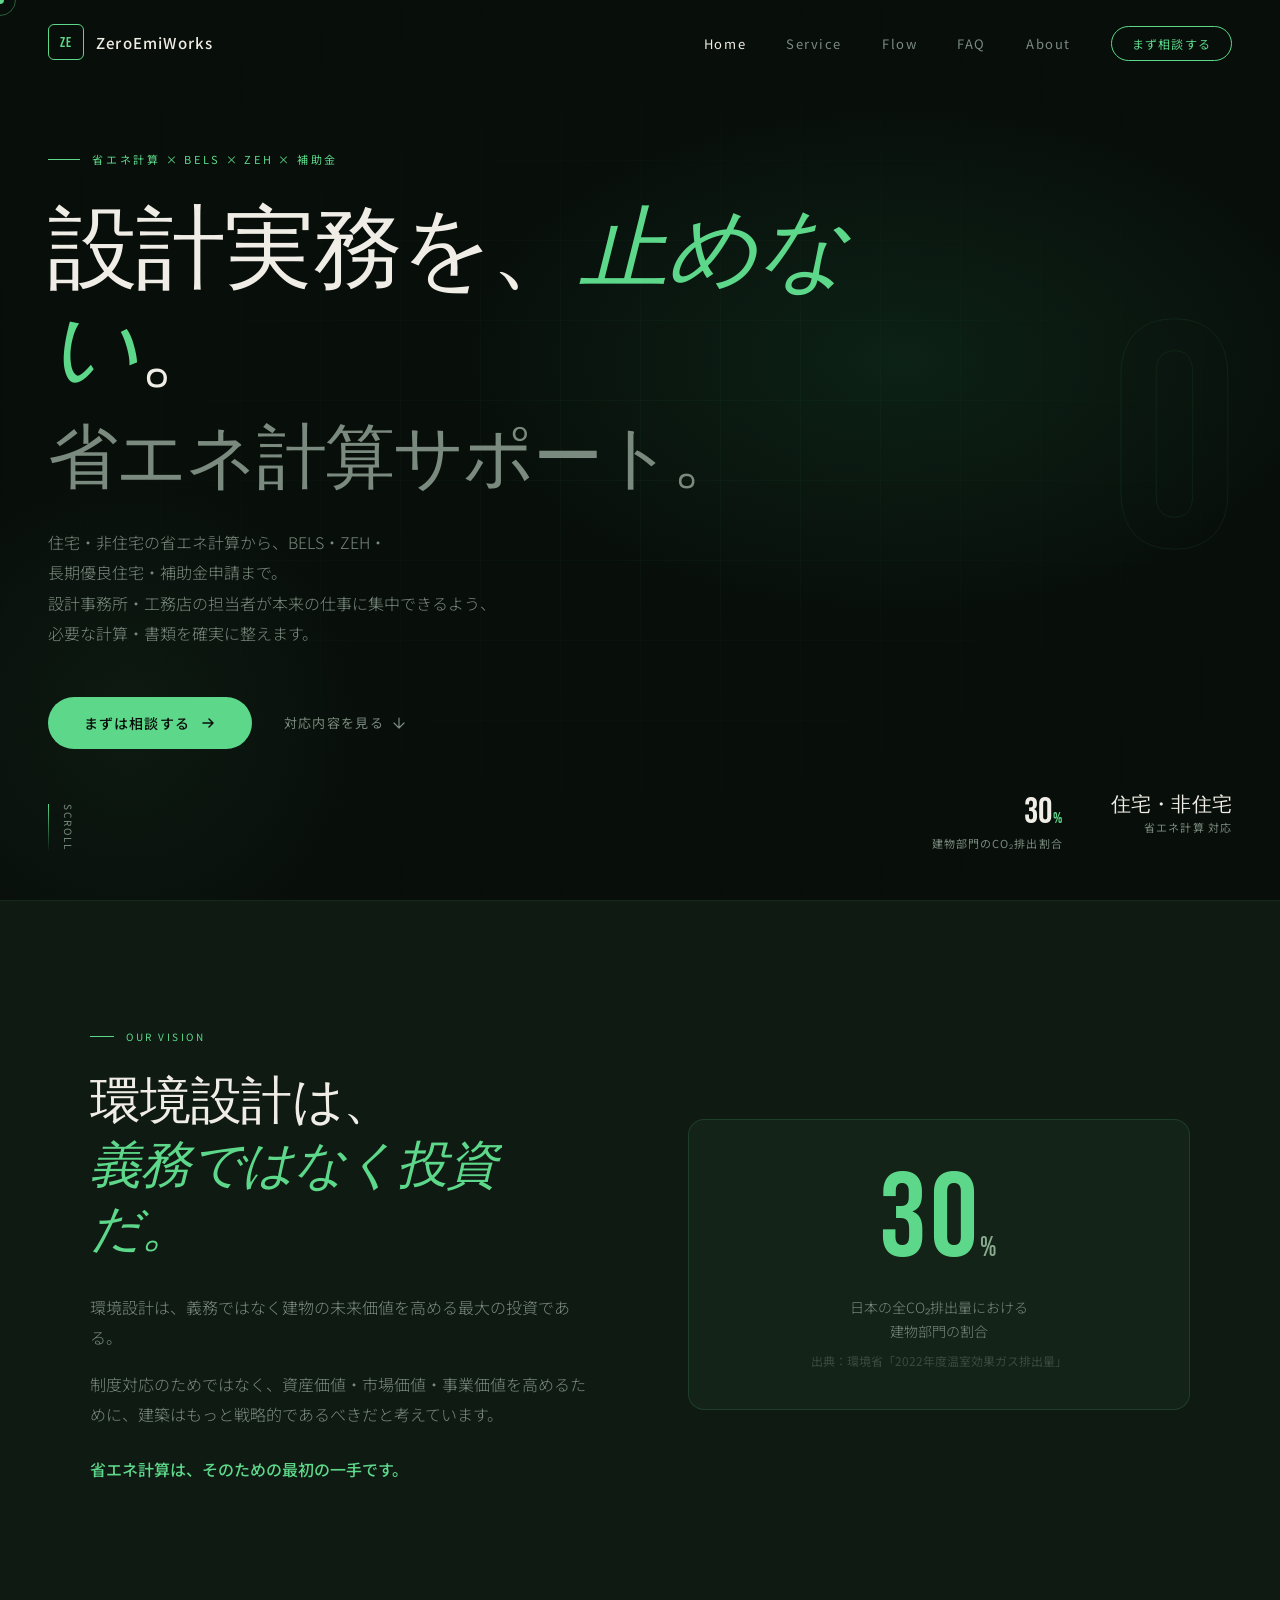
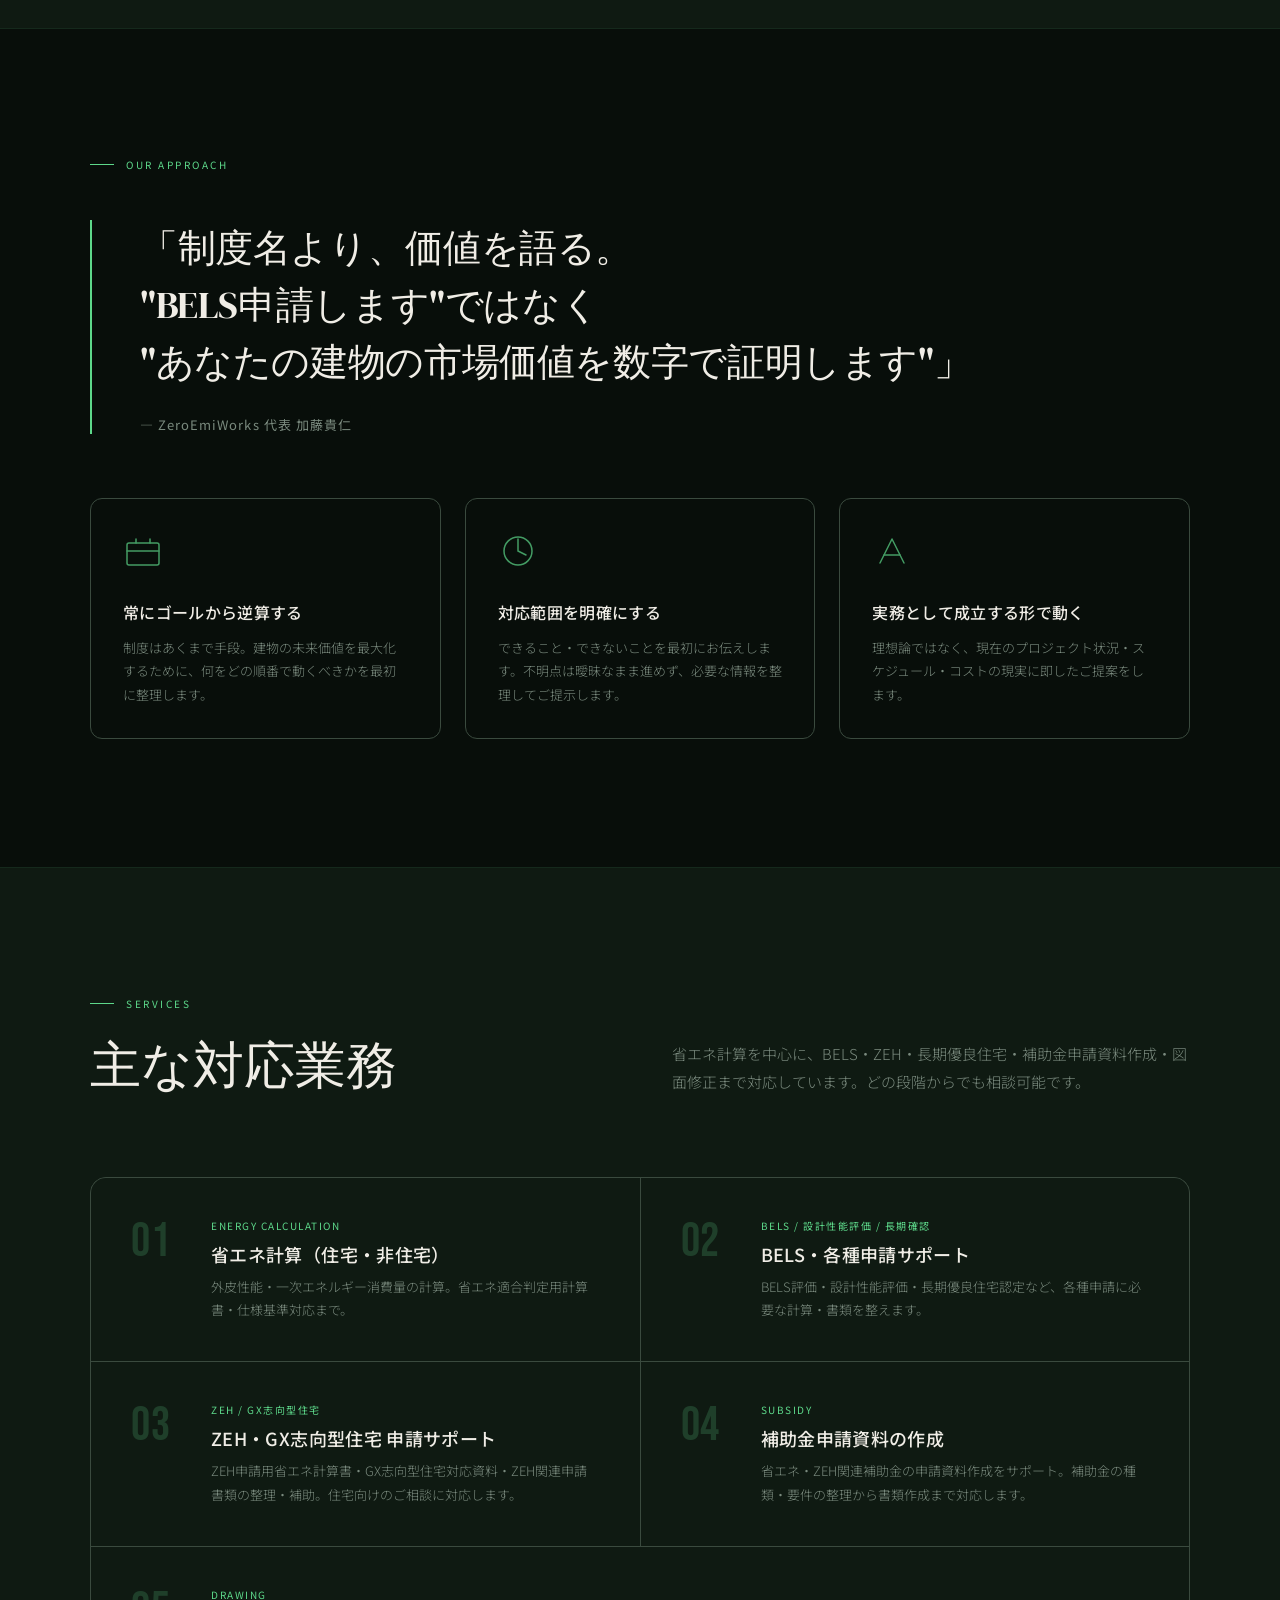
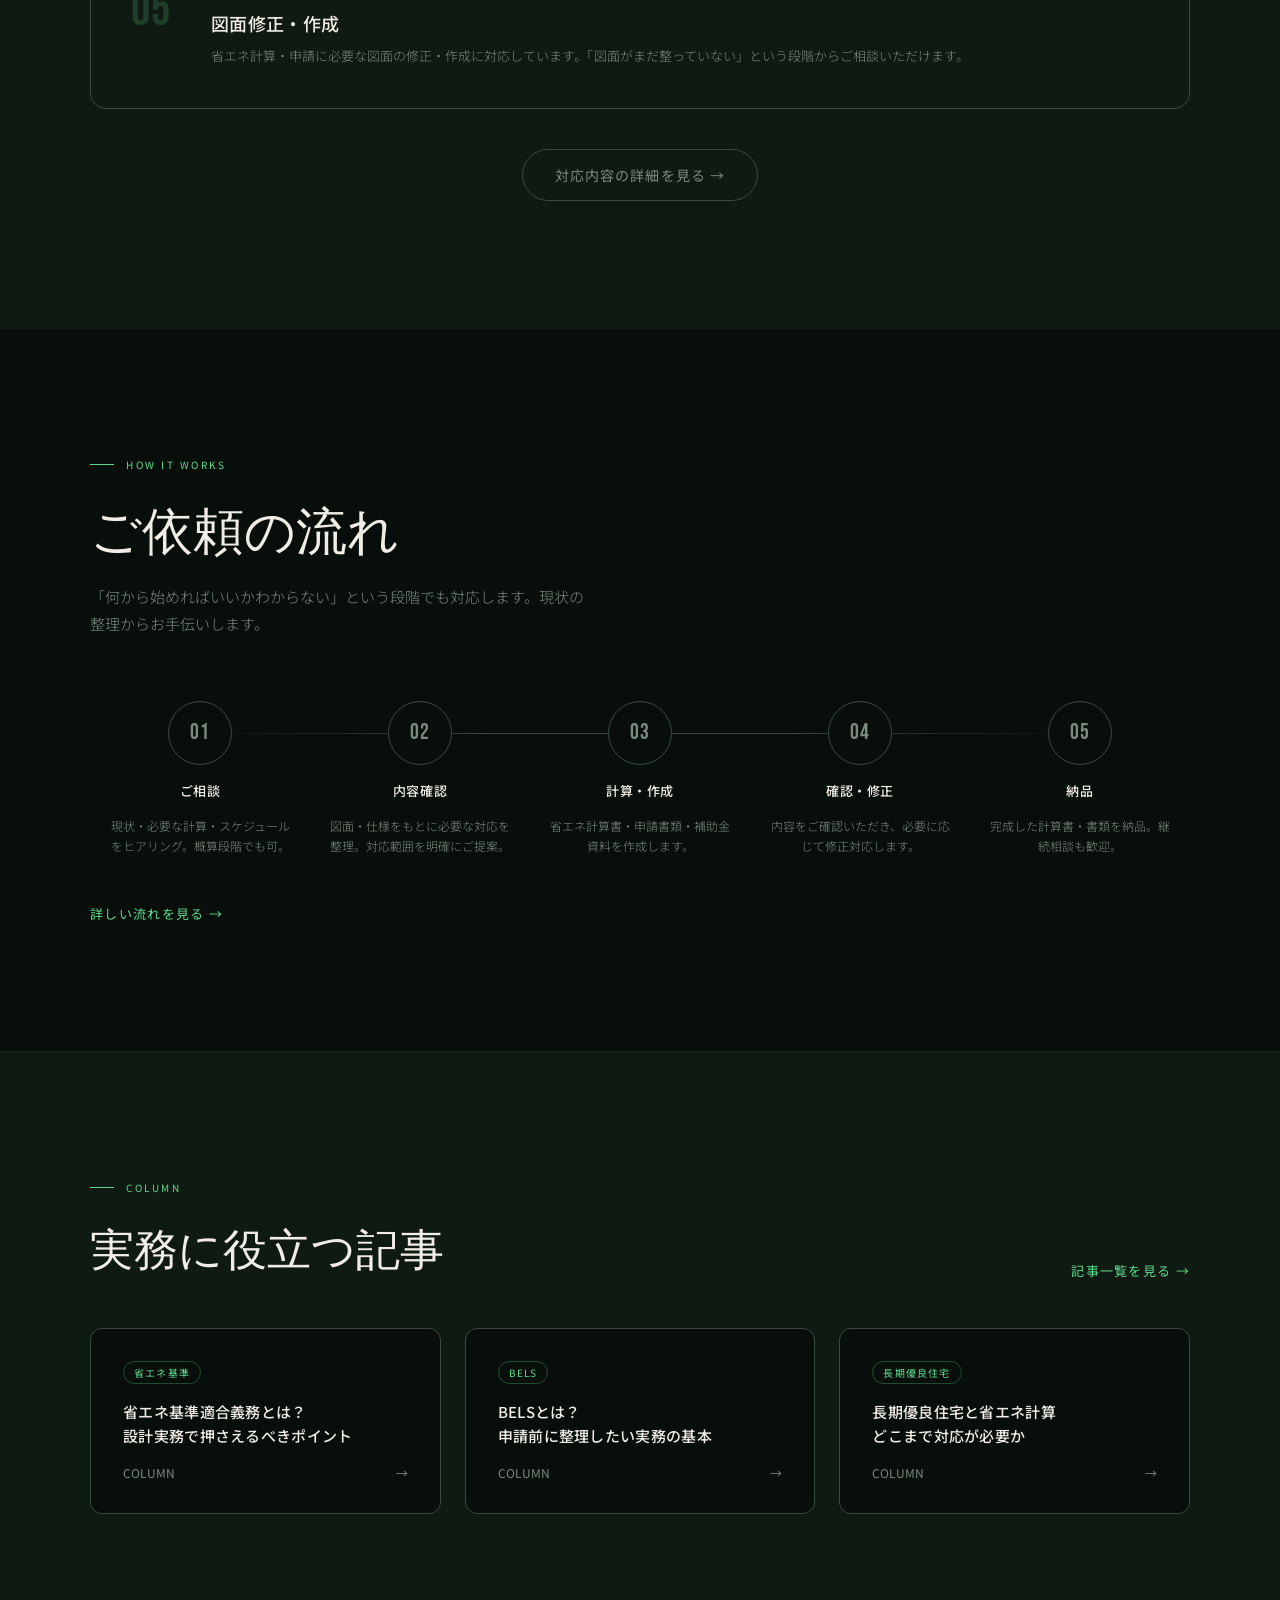
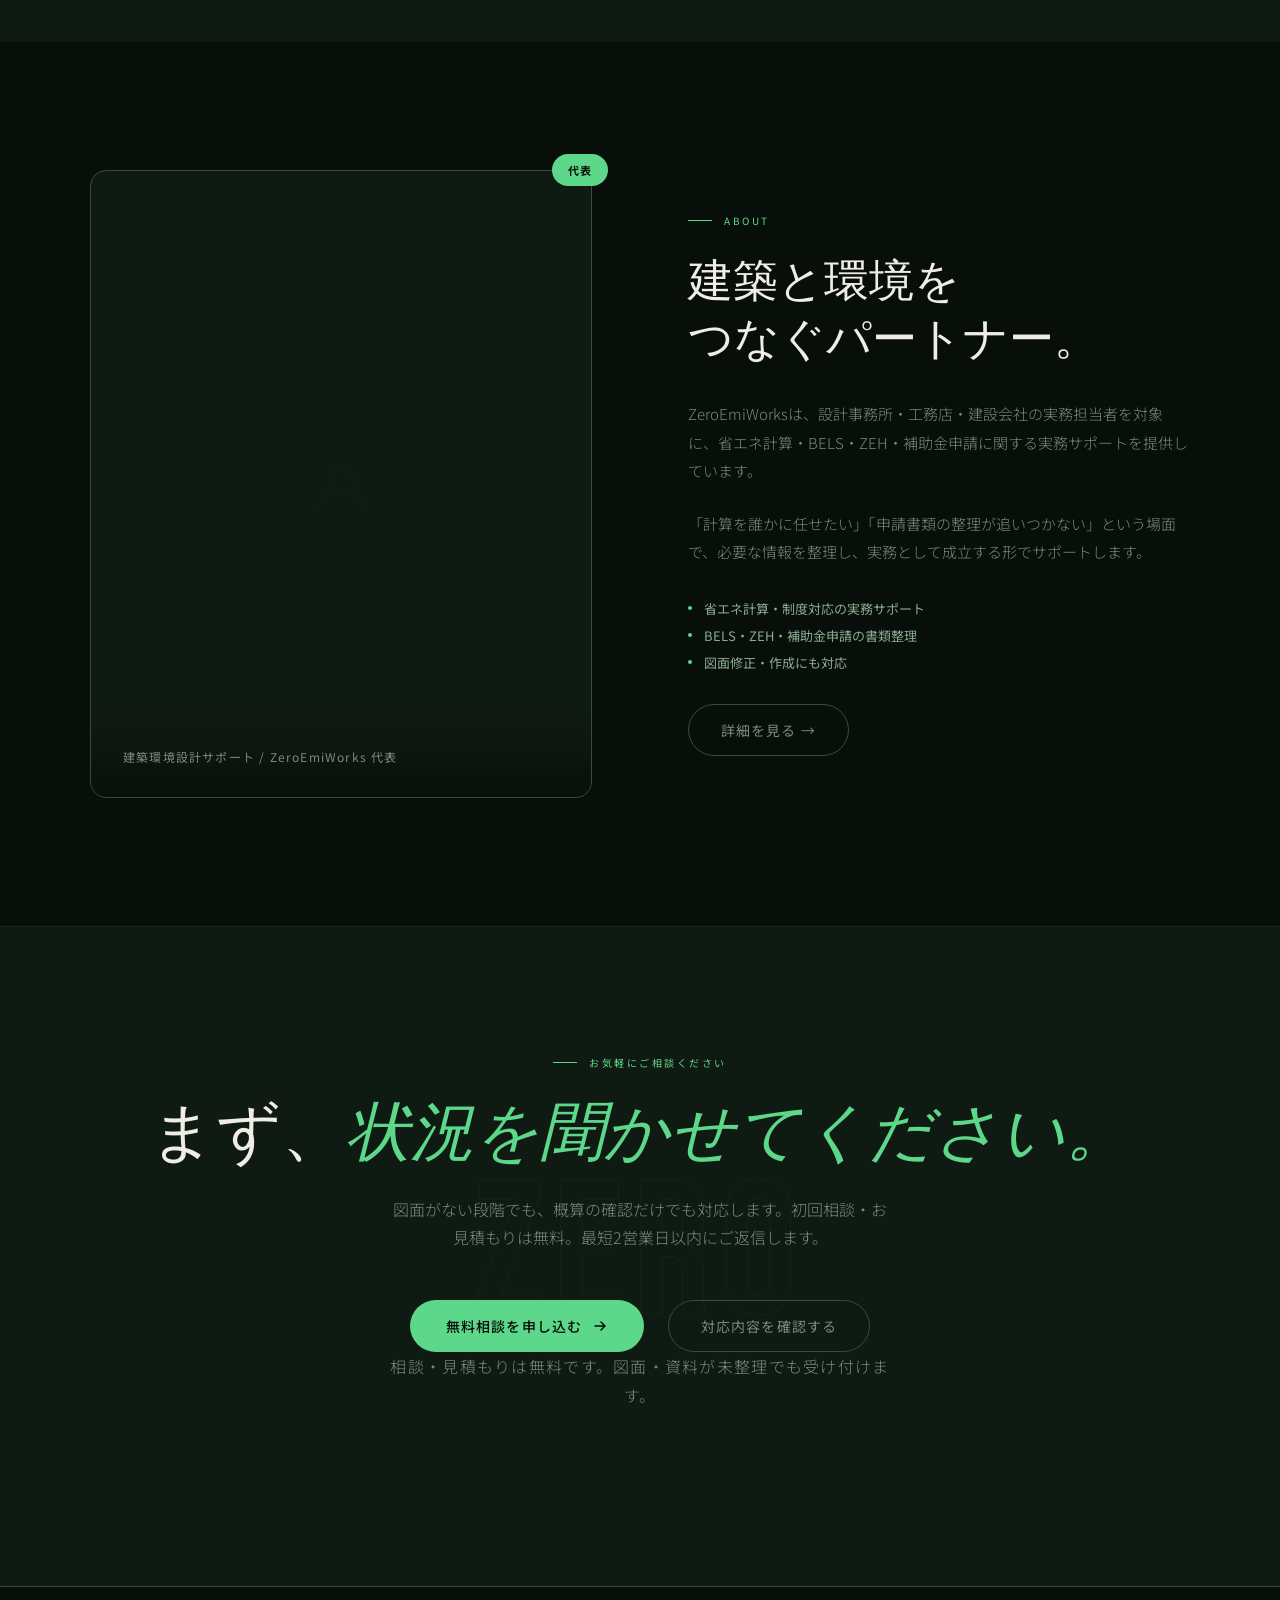
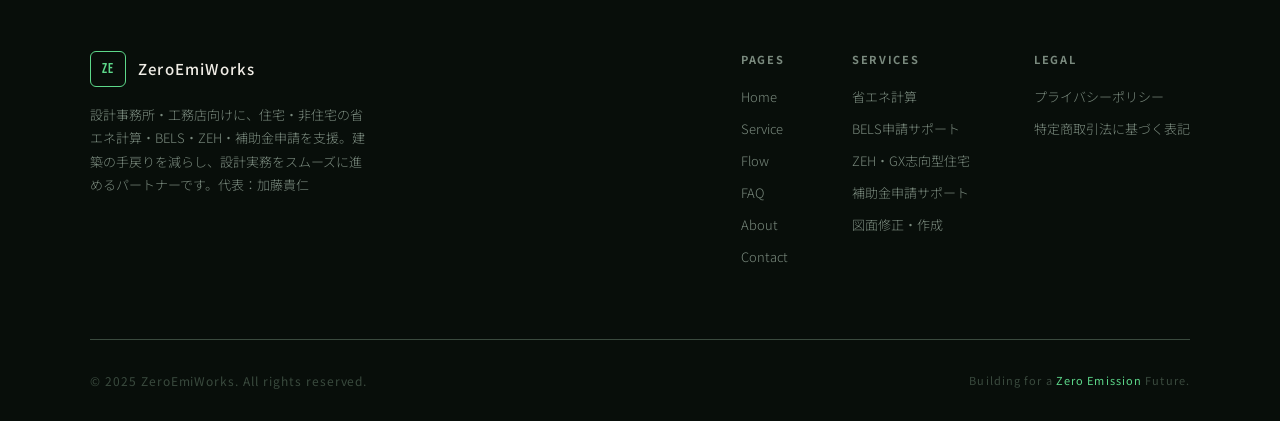
==== commit 70b537d2: "Change FAQ section to COLUMN" ====
--- a/index.html
+++ b/index.html
@@ -255,26 +255,26 @@
   <div class="section-inner">
     <div class="knowledge-header reveal">
       <div>
-        <div class="section-eyebrow">FAQ</div>
-        <h2>よくある質問</h2>
-      </div>
-      <a href="faq.html" class="link-more">FAQ一覧を見る →</a>
+        <div class="section-eyebrow">COLUMN</div>
+        <h2>実務に役立つ記事</h2>
+      </div>
+      <a href="blog.html" class="link-more">記事一覧を見る →</a>
     </div>
     <div class="articles-grid">
-      <a href="faq.html#timing" class="article-card reveal">
-        <span class="article-tag">相談タイミング</span>
-        <div class="article-title">設計初期の段階から相談できますか？図面がなくても大丈夫ですか？</div>
-        <div class="article-meta"><span>FAQ</span><span>→</span></div>
-      </a>
-      <a href="faq.html#subsidy" class="article-card reveal reveal-delay-1">
-        <span class="article-tag">補助金</span>
-        <div class="article-title">補助金申請の資料作成まで対応していますか？</div>
-        <div class="article-meta"><span>FAQ</span><span>→</span></div>
-      </a>
-      <a href="faq.html#scope" class="article-card reveal reveal-delay-2">
-        <span class="article-tag">対応範囲</span>
-        <div class="article-title">住宅・非住宅どちらにも対応していますか？</div>
-        <div class="article-meta"><span>FAQ</span><span>→</span></div>
+      <a href="blog-shoene.html" class="article-card reveal">
+        <span class="article-tag">省エネ基準</span>
+        <div class="article-title">省エネ基準適合義務とは？<br>設計実務で押さえるべきポイント</div>
+        <div class="article-meta"><span>COLUMN</span><span>→</span></div>
+      </a>
+      <a href="blog-bels.html" class="article-card reveal reveal-delay-1">
+        <span class="article-tag">BELS</span>
+        <div class="article-title">BELSとは？<br>申請前に整理したい実務の基本</div>
+        <div class="article-meta"><span>COLUMN</span><span>→</span></div>
+      </a>
+      <a href="blog-choki.html" class="article-card reveal reveal-delay-2">
+        <span class="article-tag">長期優良住宅</span>
+        <div class="article-title">長期優良住宅と省エネ計算<br>どこまで対応が必要か</div>
+        <div class="article-meta"><span>COLUMN</span><span>→</span></div>
       </a>
     </div>
   </div>
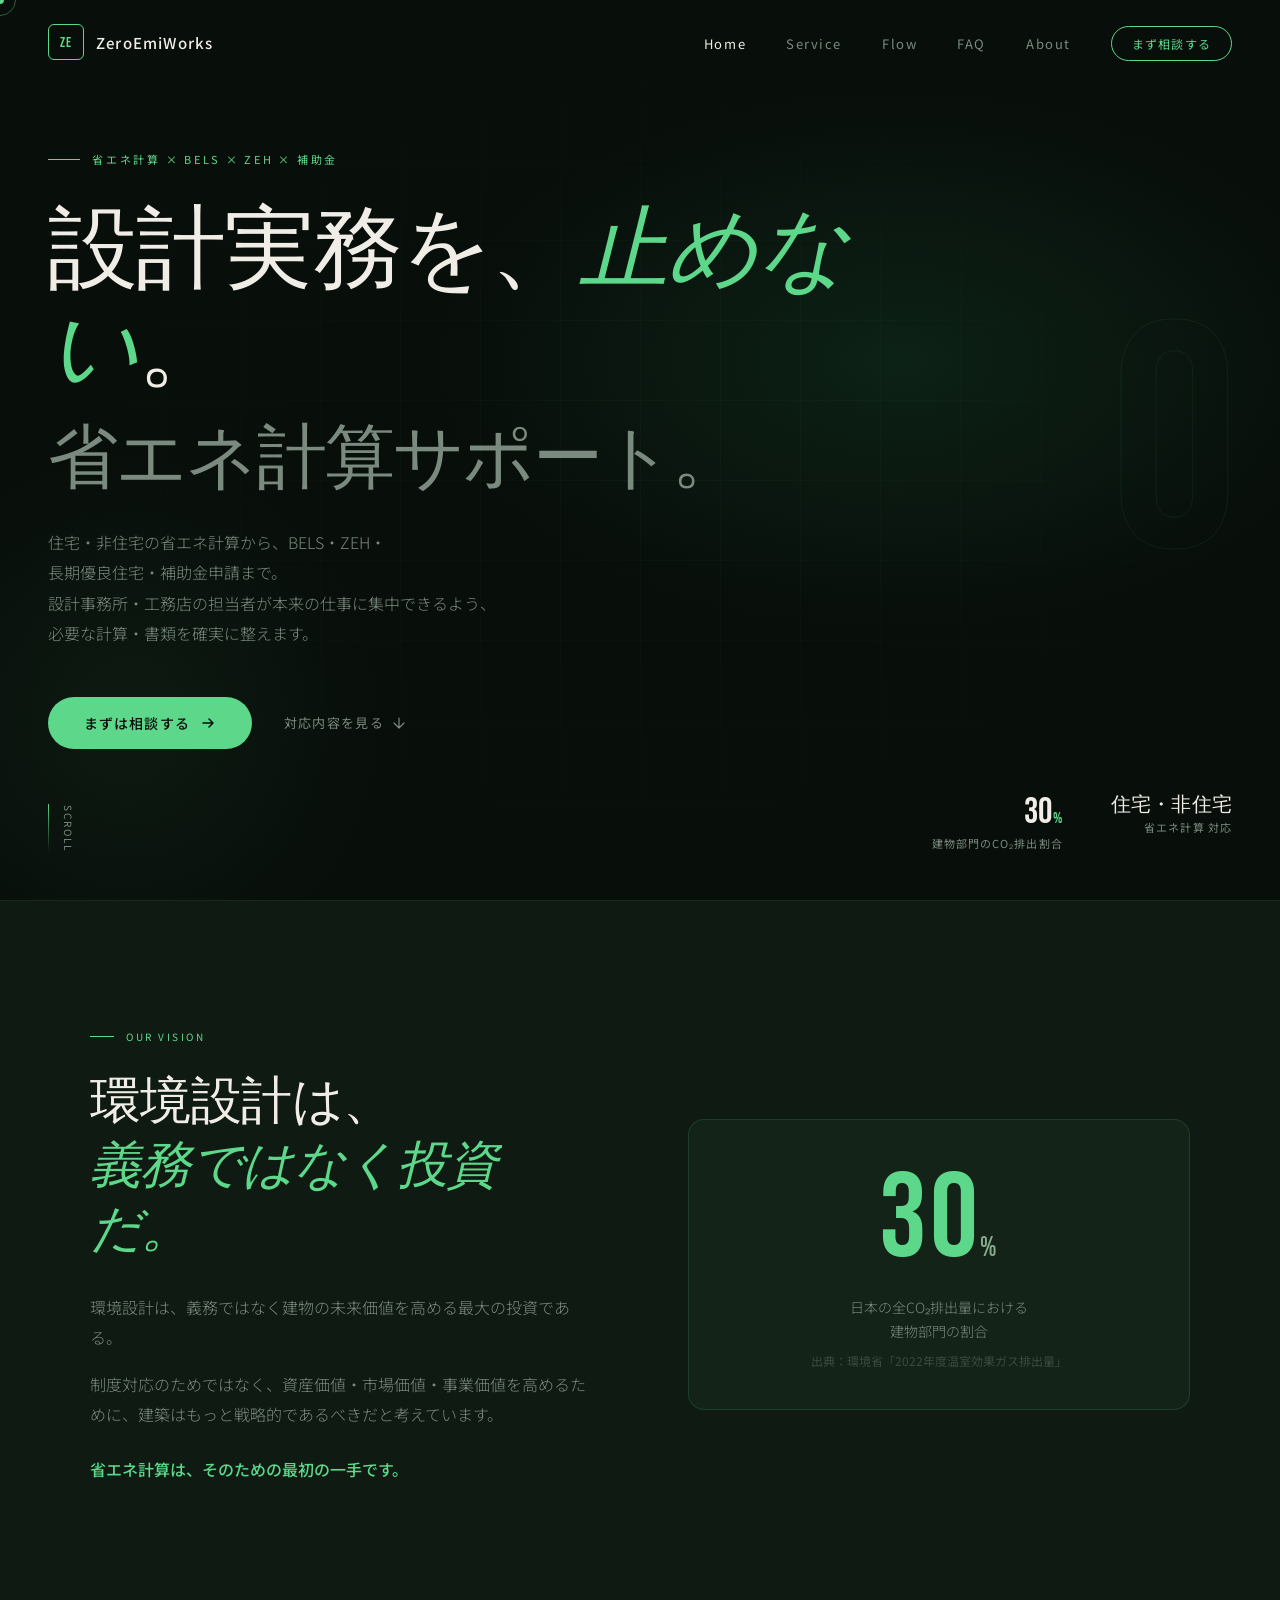
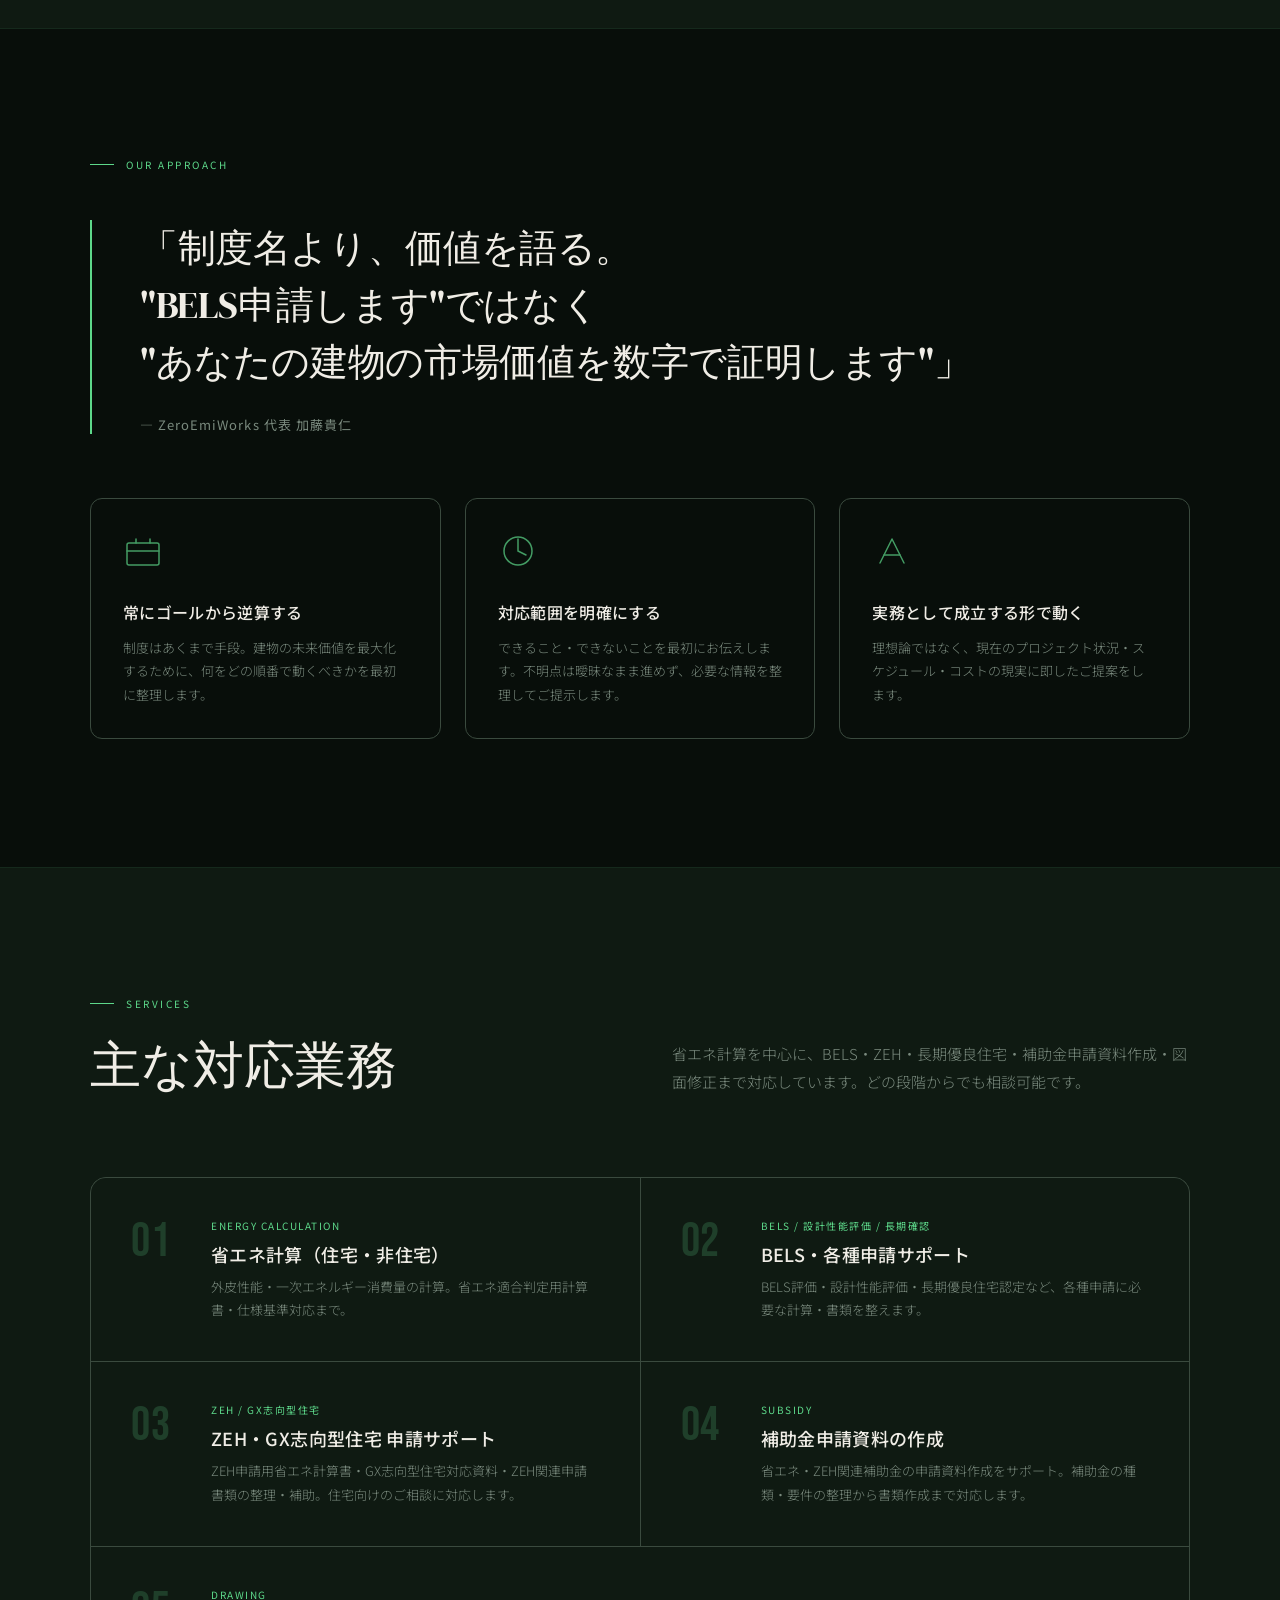
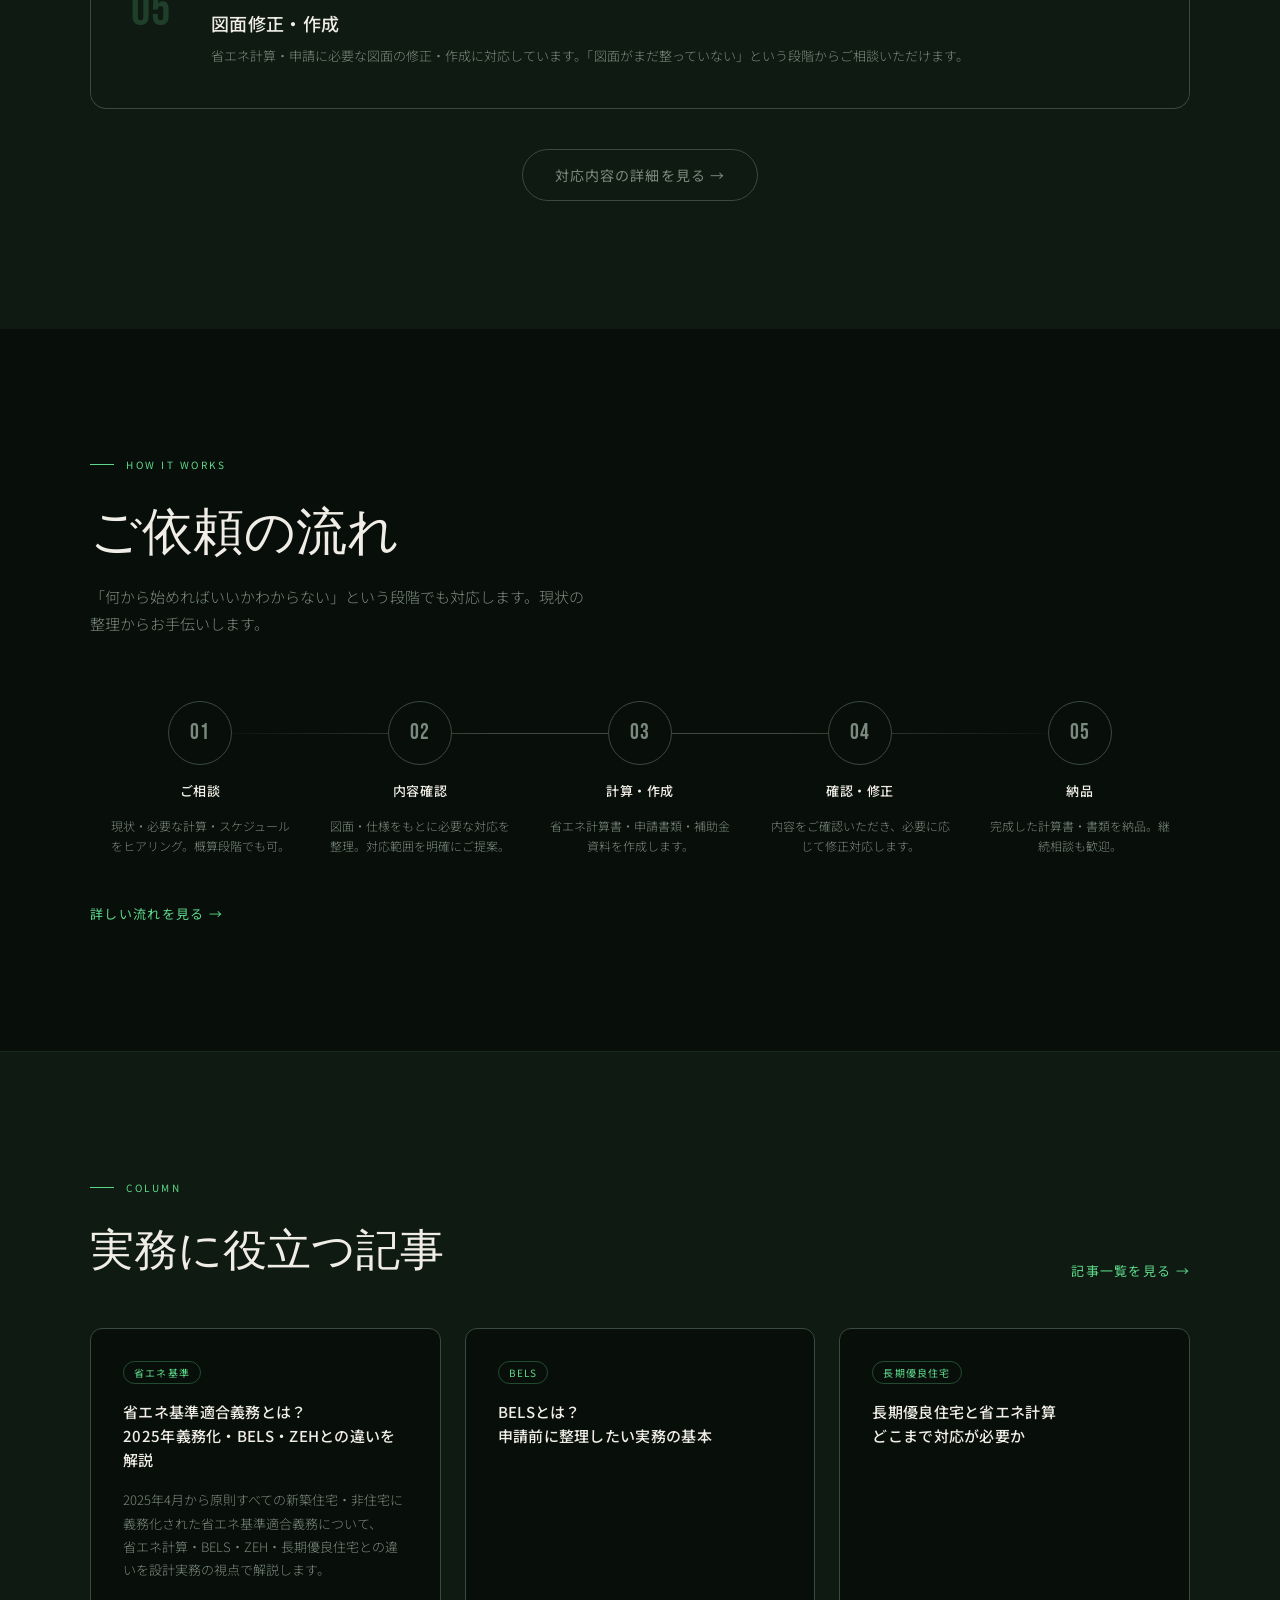
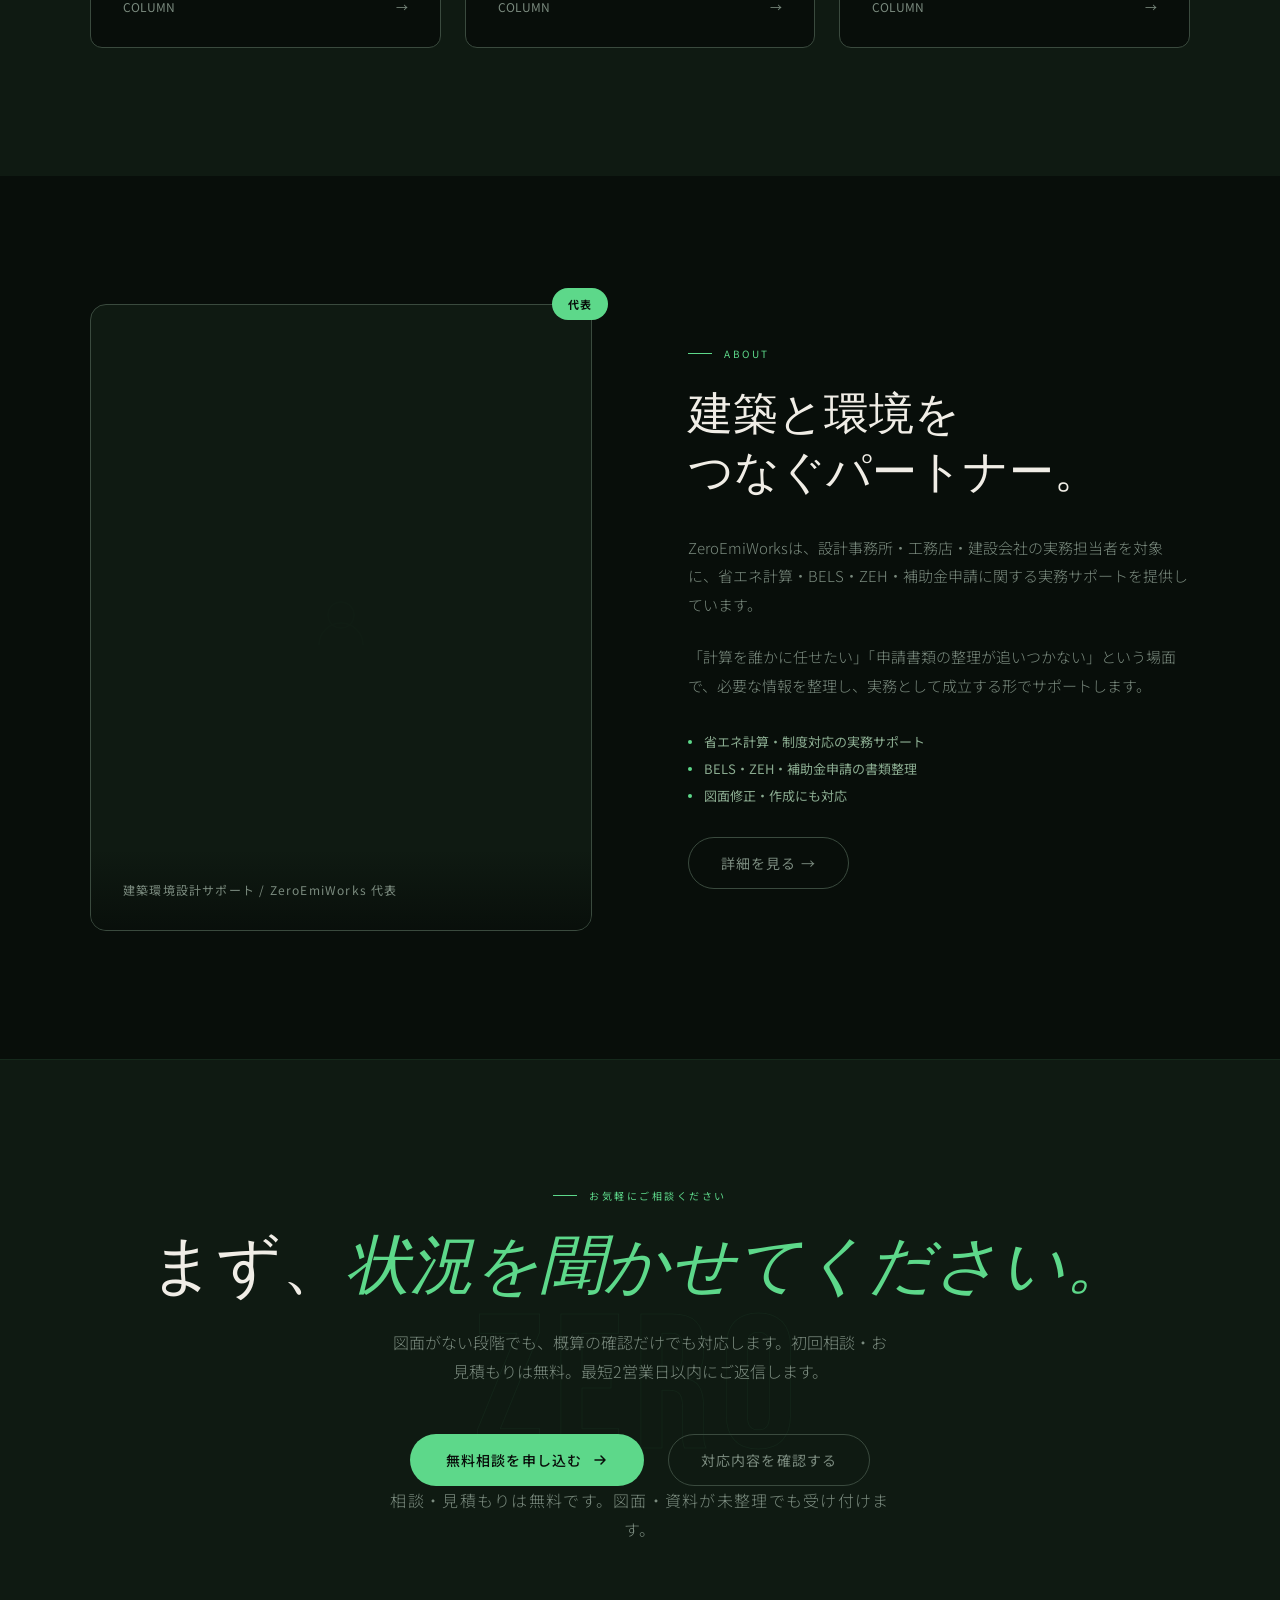
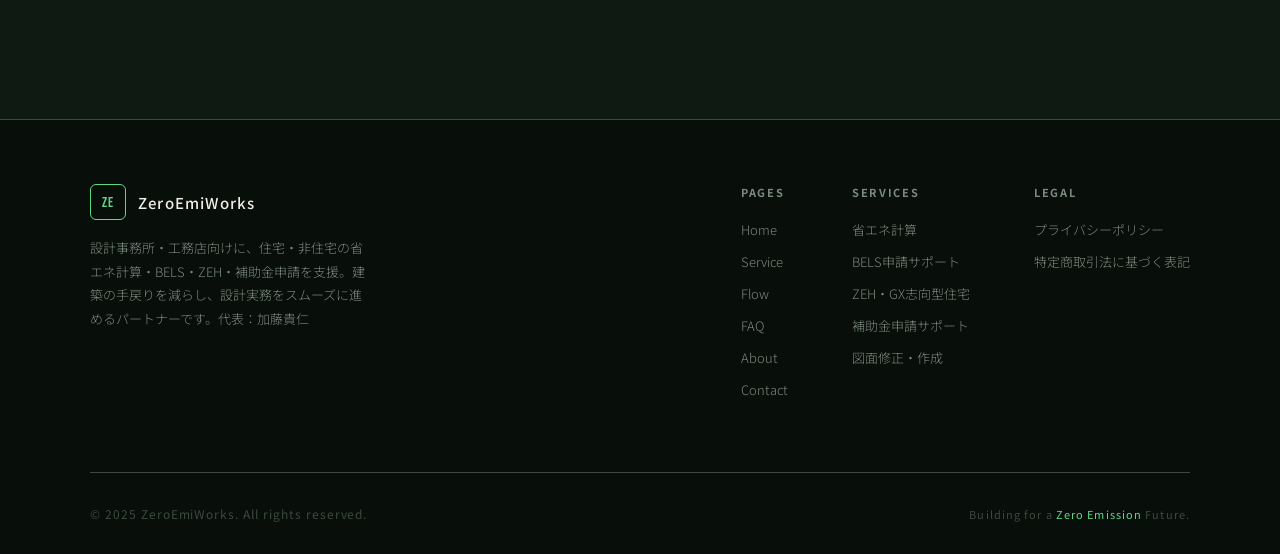
==== commit 0e4728c2: "Update home blog link" ====
--- a/index.html
+++ b/index.html
@@ -261,9 +261,10 @@
       <a href="blog.html" class="link-more">記事一覧を見る →</a>
     </div>
     <div class="articles-grid">
-      <a href="blog-shoene.html" class="article-card reveal">
+      <a href="blog.html" class="article-card reveal">
         <span class="article-tag">省エネ基準</span>
-        <div class="article-title">省エネ基準適合義務とは？<br>設計実務で押さえるべきポイント</div>
+        <div class="article-title">省エネ基準適合義務とは？<br>2025年義務化・BELS・ZEHとの違いを解説</div>
+        <p class="article-desc">2025年4月から原則すべての新築住宅・非住宅に義務化された省エネ基準適合義務について、<br>省エネ計算・BELS・ZEH・長期優良住宅との違いを設計実務の視点で解説します。</p>
         <div class="article-meta"><span>COLUMN</span><span>→</span></div>
       </a>
       <a href="blog-bels.html" class="article-card reveal reveal-delay-1">
--- a/style.css
+++ b/style.css
@@ -595,6 +595,7 @@
 .article-card:hover { border-color: rgba(93,216,138,0.3); transform: translateY(-4px); }
 .article-tag { display: inline-block; font-size: 10px; letter-spacing: 0.12em; color: var(--c-accent); border: 1px solid rgba(93,216,138,0.3); padding: 3px 10px; border-radius: 100px; text-transform: uppercase; align-self: flex-start; }
 .article-title { font-size: 15px; font-weight: 500; line-height: 1.6; letter-spacing: 0.02em; flex: 1; }
+.article-desc { font-size: 13px; line-height: 1.8; color: var(--c-muted); font-weight: 300; }
 .article-meta { font-size: 12px; color: var(--c-muted); display: flex; justify-content: space-between; }
 
 /* About (TOP) */
@@ -888,6 +889,8 @@
   .cta-section,
   .page-cta { padding: 5rem 1.5rem; }
   .knowledge-header { flex-direction: column; align-items: flex-start; gap: 1rem; }
+  .article-title { font-size: 14px; line-height: 1.7; }
+  .article-desc { font-size: 12px; line-height: 1.75; }
 
   .service-card { grid-template-columns: 1fr; padding: 2rem; }
   .form-row { grid-template-columns: 1fr; }
@@ -951,3 +954,593 @@
     font-size: 11px;
   }
 }
+
+/* ============================================================
+   BLOG PAGE
+   ============================================================ */
+.blog-intro {
+  max-width: 760px;
+}
+.blog-intro h2 {
+  font-family: var(--font-serif);
+  font-size: clamp(34px, 4vw, 48px);
+  font-weight: 300;
+  line-height: 1.3;
+  margin-bottom: 1rem;
+}
+.blog-intro p {
+  font-size: 15px;
+  color: var(--c-muted);
+  line-height: 1.9;
+  font-weight: 300;
+}
+
+.blog-article-wrap {
+  max-width: 980px;
+  margin: 0 auto;
+}
+.blog-article-header {
+  margin-bottom: 3rem;
+}
+.blog-article-header h1 {
+  font-family: var(--font-serif);
+  font-size: clamp(34px, 4.5vw, 56px);
+  font-weight: 300;
+  line-height: 1.3;
+  margin-bottom: 1.25rem;
+}
+.blog-lead {
+  font-size: 16px;
+  color: var(--c-muted);
+  line-height: 1.9;
+  font-weight: 300;
+  max-width: 760px;
+}
+
+.blog-layout {
+  display: grid;
+  grid-template-columns: 280px 1fr;
+  gap: 2rem;
+  align-items: start;
+}
+.blog-toc {
+  background: var(--c-surface);
+  border: 1px solid var(--c-dim);
+  border-radius: 12px;
+  padding: 1.5rem;
+  position: sticky;
+  top: 110px;
+}
+.blog-toc h2 {
+  font-size: 12px;
+  letter-spacing: 0.12em;
+  color: var(--c-accent);
+  text-transform: uppercase;
+  margin-bottom: 1rem;
+}
+.blog-toc ul {
+  list-style: none;
+  display: flex;
+  flex-direction: column;
+  gap: 0.7rem;
+}
+.blog-toc a {
+  color: var(--c-muted);
+  text-decoration: none;
+  font-size: 13px;
+  line-height: 1.6;
+  transition: color 0.2s;
+}
+.blog-toc a:hover {
+  color: var(--c-accent);
+}
+
+.blog-content {
+  background: var(--c-surface);
+  border: 1px solid var(--c-dim);
+  border-radius: 14px;
+  padding: 2.5rem;
+}
+.blog-content section {
+  margin-bottom: 3rem;
+  scroll-margin-top: 100px;
+}
+.blog-content section:last-child {
+  margin-bottom: 0;
+}
+.blog-content h3 {
+  font-family: var(--font-serif);
+  font-size: clamp(24px, 2.6vw, 34px);
+  font-weight: 300;
+  line-height: 1.35;
+  margin-bottom: 1rem;
+}
+.blog-content p {
+  font-size: 15px;
+  color: var(--c-muted);
+  line-height: 1.95;
+  font-weight: 300;
+  margin-bottom: 1rem;
+}
+.blog-content p:last-child {
+  margin-bottom: 0;
+}
+.blog-note-list,
+.blog-check-list,
+.blog-warn-list {
+  list-style: none;
+  display: flex;
+  flex-direction: column;
+  gap: 0.6rem;
+}
+.blog-note-list li,
+.blog-check-list li,
+.blog-warn-list li {
+  font-size: 14px;
+  color: var(--c-muted);
+  line-height: 1.8;
+  padding-left: 1rem;
+  position: relative;
+}
+.blog-note-list li::before,
+.blog-check-list li::before,
+.blog-warn-list li::before {
+  content: '';
+  width: 4px;
+  height: 4px;
+  border-radius: 50%;
+  background: var(--c-accent);
+  position: absolute;
+  top: 0.8em;
+  left: 0;
+}
+
+.blog-table-wrap {
+  overflow-x: auto;
+  border: 1px solid var(--c-dim);
+  border-radius: 10px;
+}
+.blog-table {
+  width: 100%;
+  border-collapse: collapse;
+  min-width: 640px;
+}
+.blog-table th,
+.blog-table td {
+  border-bottom: 1px solid var(--c-dim);
+  padding: 0.9rem 1rem;
+  text-align: left;
+  vertical-align: top;
+}
+.blog-table th {
+  font-size: 12px;
+  letter-spacing: 0.08em;
+  color: var(--c-sage);
+  font-weight: 500;
+  background: rgba(93,216,138,0.05);
+}
+.blog-table td {
+  font-size: 13px;
+  color: var(--c-muted);
+  line-height: 1.8;
+}
+.blog-table tr:last-child td {
+  border-bottom: none;
+}
+
+.blog-mini-cta {
+  background: rgba(93,216,138,0.05);
+  border: 1px solid rgba(93,216,138,0.15);
+  border-radius: 12px;
+  padding: 1.5rem;
+}
+.blog-mini-cta h4 {
+  font-size: 16px;
+  font-weight: 500;
+  margin-bottom: 0.75rem;
+}
+.blog-mini-cta p {
+  margin-bottom: 1rem;
+}
+
+@media (max-width: 900px) {
+  .blog-layout {
+    grid-template-columns: 1fr;
+  }
+  .blog-toc {
+    position: static;
+    top: auto;
+  }
+}
+
+@media (max-width: 768px) {
+  .blog-content {
+    padding: 1.5rem;
+  }
+  .blog-article-header {
+    margin-bottom: 2rem;
+  }
+}
+
+/* ============================================================
+   BLOG ARTICLE RENEWAL (blog-shoene.html only)
+   ============================================================ */
+body.blog-article-page {
+  background: #fff;
+  color: #1e2933;
+}
+
+body.blog-article-page main.blog-article-main {
+  background: #fff;
+}
+
+body.blog-article-page .blog-article-container {
+  width: min(100% - 40px, 920px);
+  margin: 0 auto;
+}
+
+body.blog-article-page .blog-article-hero {
+  padding: 8.8rem 0 2.8rem;
+  border-bottom: 1px solid #e7edf3;
+}
+
+body.blog-article-page .blog-back-link {
+  color: #2a6b4a;
+  text-decoration: none;
+  font-size: 13px;
+}
+
+body.blog-article-page .blog-breadcrumb {
+  margin-top: 0.9rem;
+  font-size: 12px;
+  letter-spacing: 0.08em;
+  color: #6a7784;
+}
+
+body.blog-article-page .blog-category {
+  margin-top: 0.6rem;
+  display: inline-block;
+  font-size: 12px;
+  color: #2a6b4a;
+  border: 1px solid #d9e9df;
+  background: #f1f8f4;
+  border-radius: 999px;
+  padding: 0.35rem 0.75rem;
+}
+
+body.blog-article-page .blog-updated {
+  margin-top: 0.55rem;
+  font-size: 12px;
+  color: #6a7784;
+}
+
+body.blog-article-page .blog-article-hero h1 {
+  font-family: var(--font-serif);
+  font-size: clamp(34px, 5vw, 56px);
+  line-height: 1.25;
+  letter-spacing: -0.01em;
+  color: #111827;
+  margin-top: 0.75rem;
+}
+
+body.blog-article-page .blog-lead {
+  margin-top: 1rem;
+  max-width: 760px;
+  font-size: 16px;
+  line-height: 2;
+  color: #364252;
+}
+
+body.blog-article-page .blog-article-meta {
+  margin-top: 1rem;
+  display: flex;
+  flex-wrap: wrap;
+  gap: 0.3rem 0.9rem;
+  font-size: 12px;
+  color: #6a7784;
+}
+
+body.blog-article-page .blog-content {
+  background: transparent;
+  border: 0;
+  border-radius: 0;
+  padding: 1.2rem 0 4rem;
+  display: block;
+}
+
+body.blog-article-page .blog-intro-box {
+  background: transparent;
+  border: 0;
+  border-radius: 0;
+  padding: 0;
+  margin-bottom: 1.6rem;
+}
+
+body.blog-article-page .blog-toc {
+  background: #fff;
+  border: 1px solid #e7edf3;
+  border-radius: 10px;
+  padding: 1rem 1.1rem;
+  margin-bottom: 2rem;
+}
+
+body.blog-article-page .blog-section {
+  background: transparent;
+  border: 0;
+  border-radius: 0;
+  padding: 0;
+  margin-bottom: 2.3rem;
+}
+
+body.blog-article-page .reference-links {
+  background: transparent;
+  border: 0;
+  border-radius: 0;
+  padding: 0;
+}
+
+body.blog-article-page .blog-toc-title {
+  font-size: 16px;
+  color: #111827;
+  margin-bottom: 0.5rem;
+}
+
+body.blog-article-page .blog-toc ol {
+  padding-left: 1rem;
+  display: grid;
+  gap: 0.25rem;
+  margin: 0;
+}
+
+body.blog-article-page .blog-toc a {
+  color: #1f5f3f;
+  text-decoration: none;
+  font-size: 14px;
+  line-height: 1.6;
+}
+
+body.blog-article-page .blog-section h2 {
+  font-size: clamp(24px, 3.2vw, 34px);
+  color: #111827;
+  line-height: 1.45;
+  border-bottom: 1px solid #e7edf3;
+  padding-bottom: 0.55rem;
+  margin-bottom: 0.95rem;
+}
+
+body.blog-article-page .blog-section h3 {
+  font-size: 22px;
+  color: #1b2634;
+  margin-top: 1.15rem;
+  margin-bottom: 0.6rem;
+}
+
+body.blog-article-page .blog-section p,
+body.blog-article-page .blog-section li {
+  color: #111827;
+  font-size: 17px;
+  line-height: 1.9;
+  text-align: left;
+}
+
+body.blog-article-page .blog-section p {
+  margin-bottom: 1rem;
+}
+
+body.blog-article-page .blog-check-list {
+  margin: 0.6rem 0 1rem;
+}
+
+body.blog-article-page .blog-point-list {
+  display: flex;
+  flex-wrap: wrap;
+  gap: 0.5rem;
+  margin: 0.85rem 0;
+}
+
+body.blog-article-page .blog-point-list span {
+  font-size: 13px;
+  color: #1b2634;
+  border: 1px solid #dbe5ee;
+  border-radius: 999px;
+  padding: 0.32rem 0.72rem;
+  background: #f8fafc;
+}
+
+body.blog-article-page .source-image-card {
+  margin: 1rem auto;
+  max-width: 900px;
+  border: 1px solid #dfe7ef;
+  border-radius: 14px;
+  padding: 0.9rem;
+  background: #fff;
+}
+
+body.blog-article-page .source-image {
+  width: 100%;
+  max-width: 900px;
+  margin: 0 auto;
+  display: block;
+  border-radius: 10px;
+  height: auto;
+}
+
+body.blog-article-page .source-image-card figcaption,
+body.blog-article-page .source-note {
+  margin-top: 0.6rem;
+  font-size: 12px;
+  color: #6a7784;
+}
+
+body.blog-article-page .table-scroll {
+  overflow-x: auto;
+  border: 1px solid #dfe7ef;
+  border-radius: 12px;
+  margin-top: 1rem;
+  background: #fff;
+}
+
+body.blog-article-page .data-table,
+body.blog-article-page .comparison-table {
+  width: 100%;
+  border-collapse: collapse;
+}
+
+body.blog-article-page .data-table th,
+body.blog-article-page .data-table td,
+body.blog-article-page .comparison-table th,
+body.blog-article-page .comparison-table td {
+  border-bottom: 1px solid #e9eff5;
+  padding: 0.82rem 0.8rem;
+  text-align: left;
+  vertical-align: top;
+  color: #1f2c3a;
+  font-size: 14px;
+  line-height: 1.7;
+}
+
+body.blog-article-page .data-table th,
+body.blog-article-page .comparison-table th {
+  background: #f3f8f5;
+  color: #1f5f3f;
+  font-weight: 600;
+}
+
+body.blog-article-page .relation-flow {
+  border: 1px solid #dfe7ef;
+  border-radius: 12px;
+  padding: 1rem;
+  background: #fbfcfd;
+}
+
+body.blog-article-page .relation-item {
+  text-align: center;
+}
+
+body.blog-article-page .relation-label {
+  color: #1f5f3f;
+  font-size: 12px;
+}
+
+body.blog-article-page .timeline-list {
+  border-left: 2px solid #1f5f3f;
+  padding-left: 1rem;
+  display: grid;
+  gap: 0.8rem;
+}
+
+body.blog-article-page .timeline-item span {
+  color: #1f5f3f;
+  font-weight: 700;
+}
+
+body.blog-article-page .blog-cta {
+  border-radius: 14px;
+  border: 1px solid #22372a;
+  background: #101612;
+  color: #e8efe9;
+  text-align: left;
+  padding: 1.9rem 1.4rem;
+}
+
+body.blog-article-page .blog-cta-label {
+  color: #8bc99e;
+  font-size: 11px;
+  letter-spacing: 0.12em;
+  text-transform: uppercase;
+}
+
+body.blog-article-page .blog-cta h2 {
+  color: #fff;
+  margin-top: 0.4rem;
+  margin-bottom: 0.8rem;
+}
+
+body.blog-article-page .blog-cta p {
+  color: #d2ddd5;
+}
+
+body.blog-article-page .blog-cta-list {
+  list-style: none;
+  margin: 0.9rem 0 1.1rem;
+  display: grid;
+  gap: 0.5rem;
+}
+
+body.blog-article-page .blog-cta-list li {
+  color: #d2ddd5;
+  position: relative;
+  padding-left: 0.9rem;
+}
+
+body.blog-article-page .blog-cta-list li::before {
+  content: "";
+  width: 4px;
+  height: 4px;
+  border-radius: 50%;
+  background: #5dd88a;
+  position: absolute;
+  left: 0;
+  top: 0.8em;
+}
+
+body.blog-article-page .blog-cta a {
+  display: inline-block;
+  text-decoration: none;
+  border-radius: 999px;
+  background: #5dd88a;
+  color: #0f140f;
+  font-weight: 700;
+  padding: 0.75rem 1.15rem;
+}
+
+body.blog-article-page .reference-links h2 {
+  font-size: 28px;
+  margin-bottom: 0.8rem;
+  color: #111827;
+  border-bottom: 1px solid #e7edf3;
+  padding-bottom: 0.55rem;
+}
+
+body.blog-article-page .reference-links ul {
+  list-style: none;
+  display: grid;
+  gap: 0.55rem;
+}
+
+body.blog-article-page .reference-links a {
+  color: #1f5f3f;
+  line-height: 1.75;
+  font-size: 16px;
+}
+
+@media (max-width: 900px) {
+  body.blog-article-page .blog-section p,
+  body.blog-article-page .blog-section li {
+    font-size: 16.5px;
+  }
+}
+
+@media (max-width: 768px) {
+  body.blog-article-page .blog-article-container {
+    width: min(100% - 24px, 920px);
+  }
+
+  body.blog-article-page .blog-article-hero {
+    padding-top: 7.2rem;
+  }
+
+  body.blog-article-page .blog-toc {
+    padding: 0.9rem;
+    margin-bottom: 1.6rem;
+  }
+
+  body.blog-article-page .blog-section {
+    margin-bottom: 2rem;
+  }
+
+  body.blog-article-page .data-table,
+  body.blog-article-page .comparison-table {
+    min-width: 560px;
+  }
+}
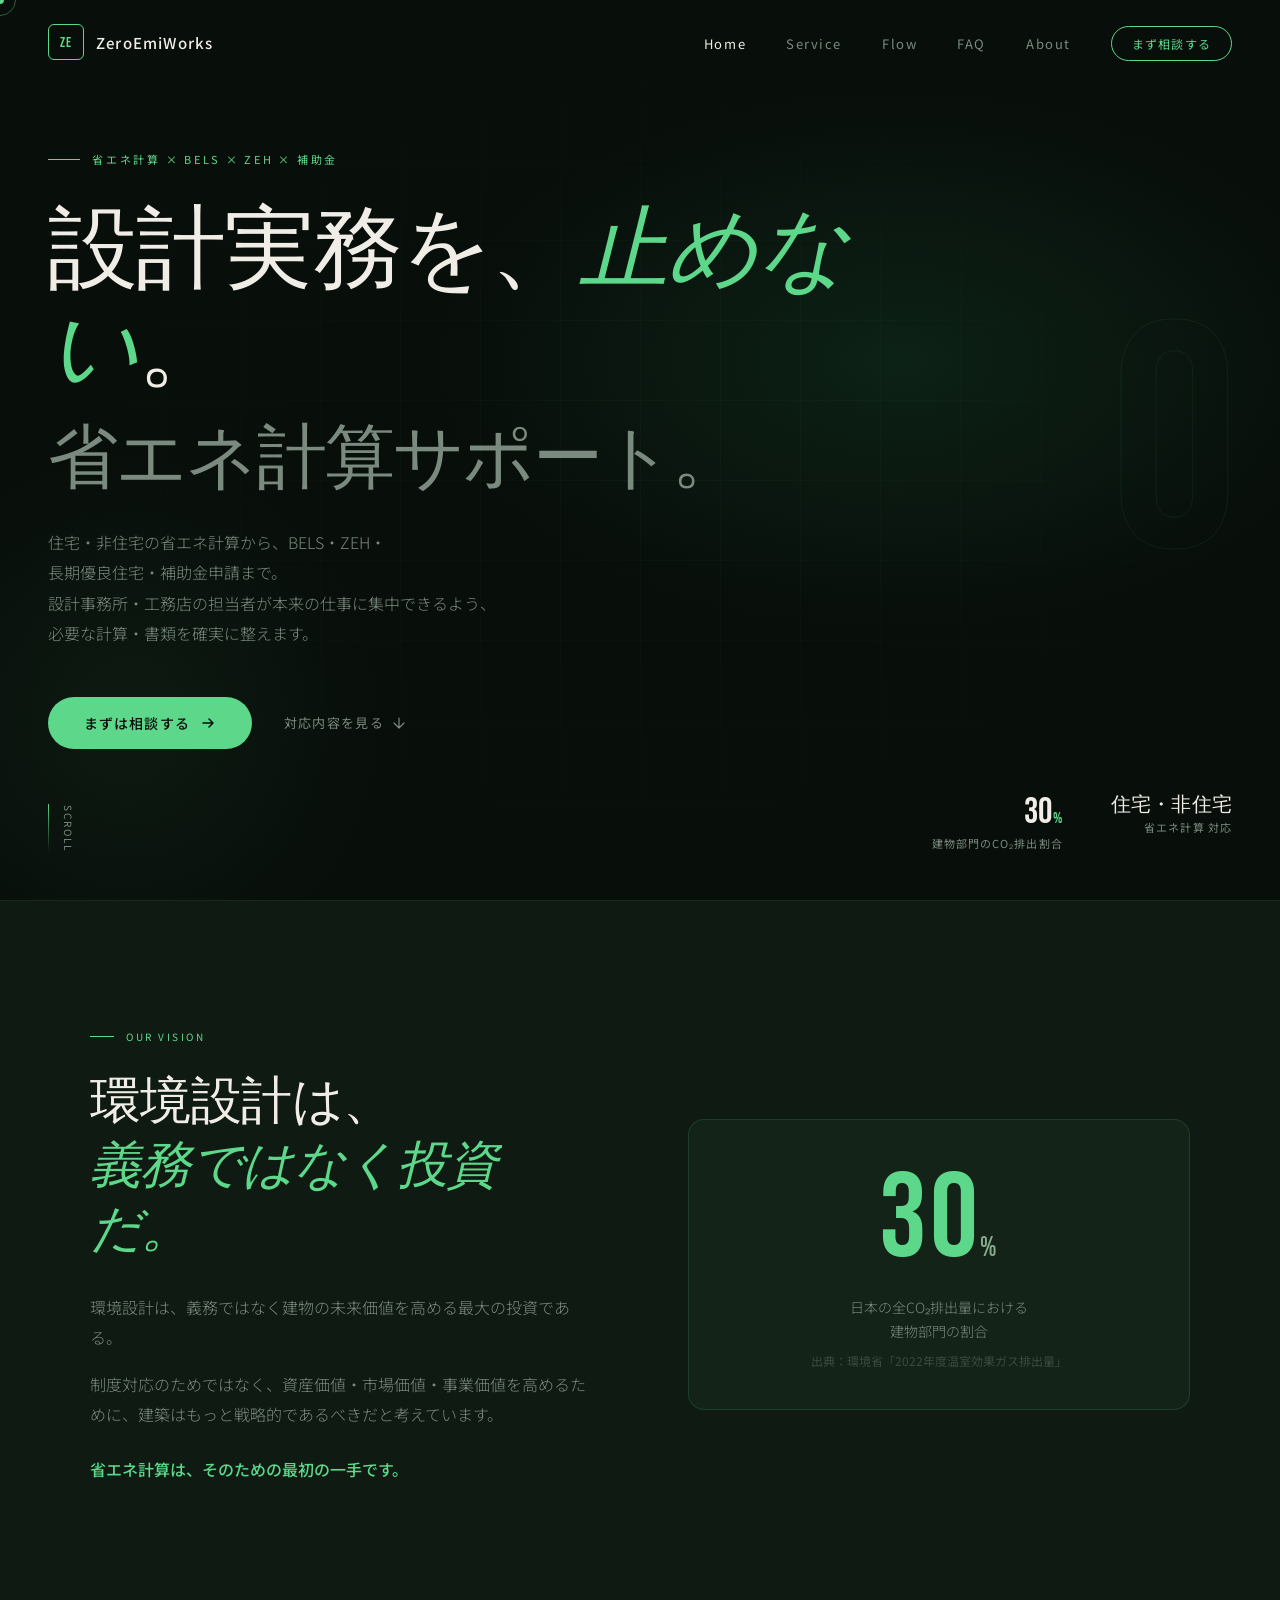
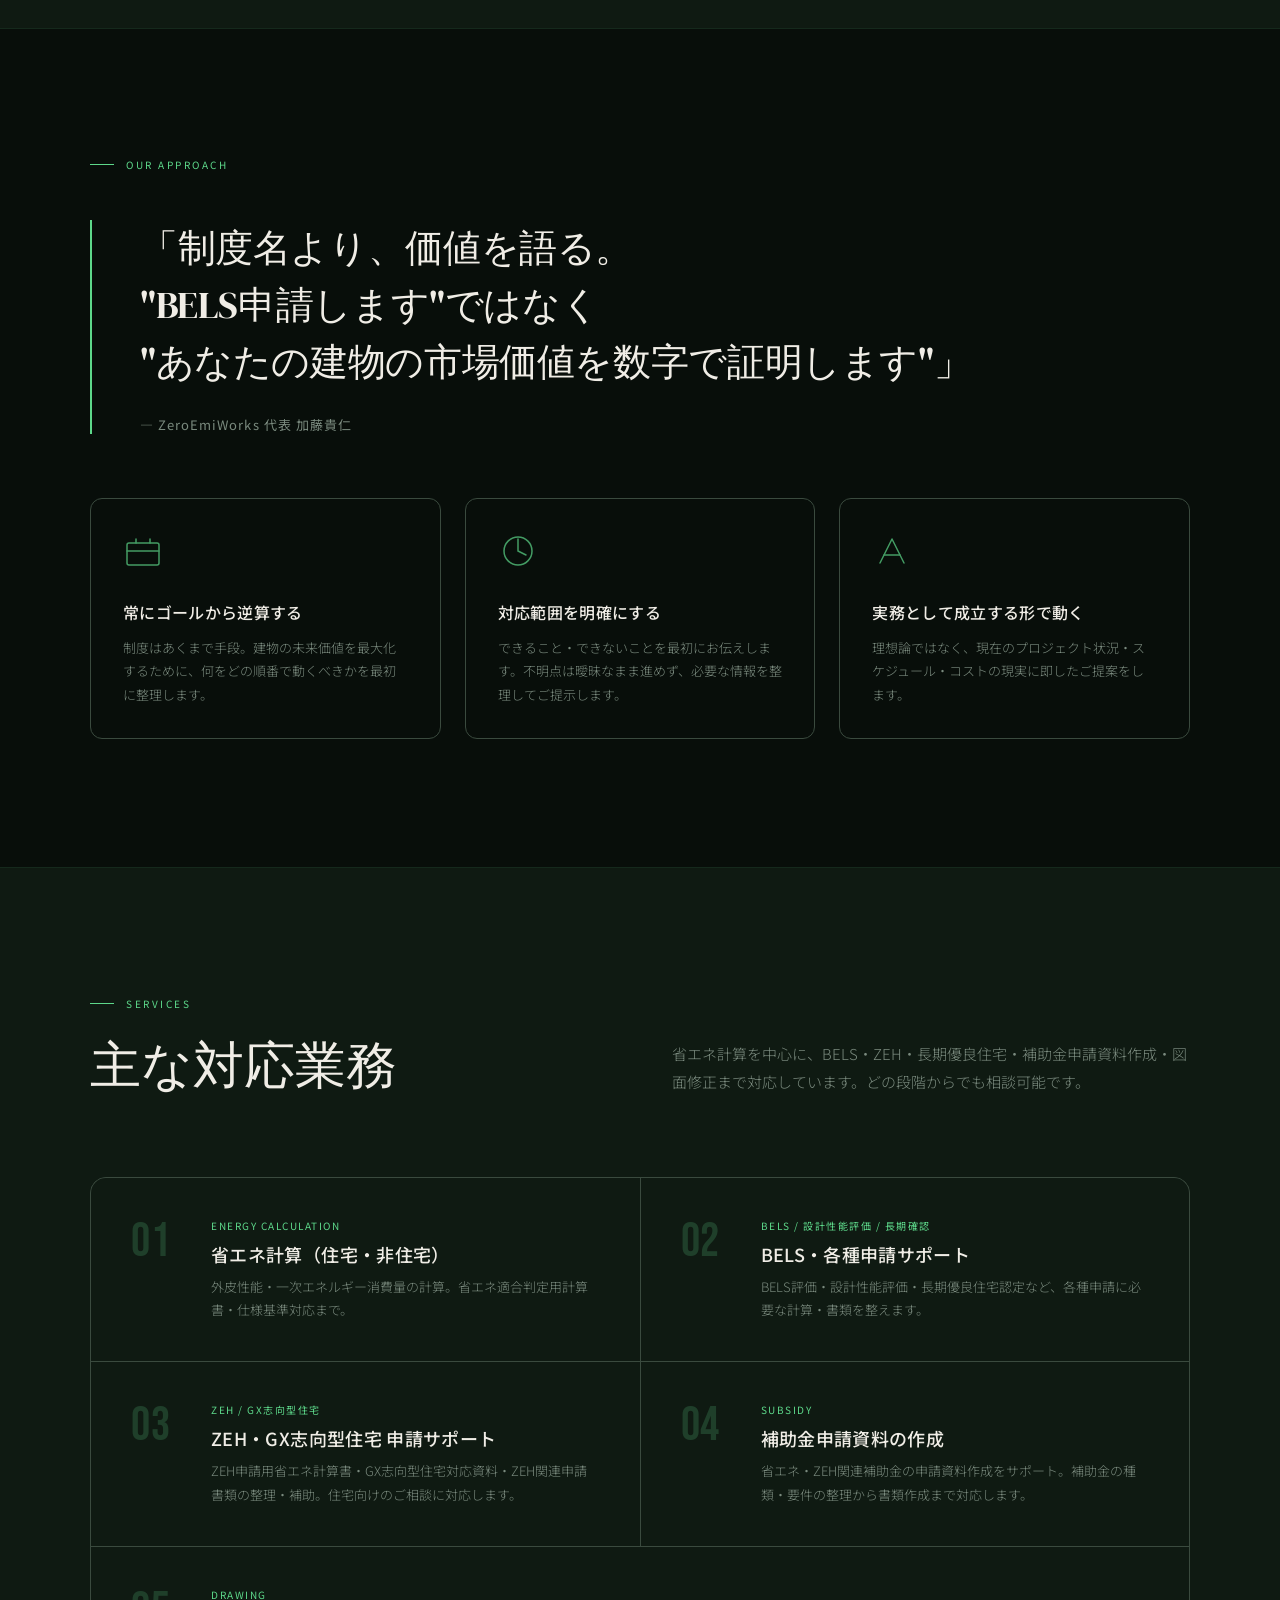
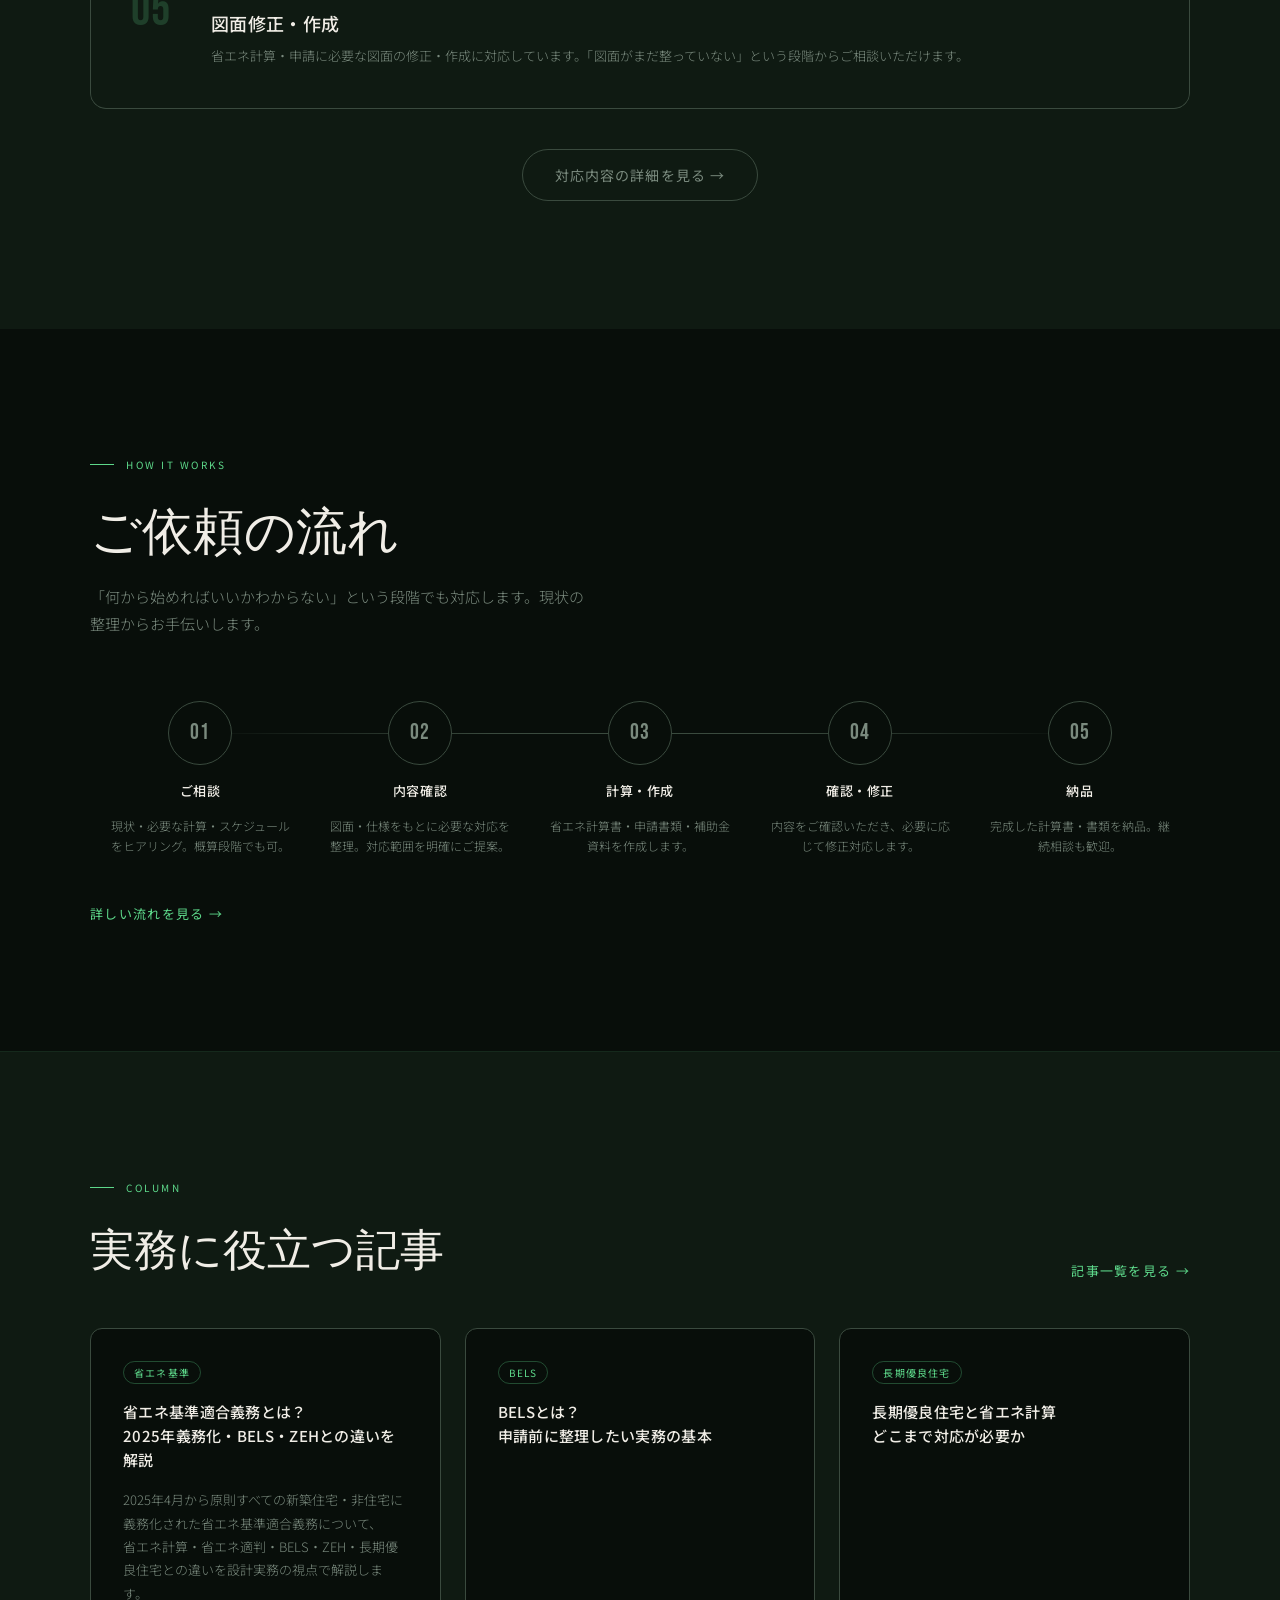
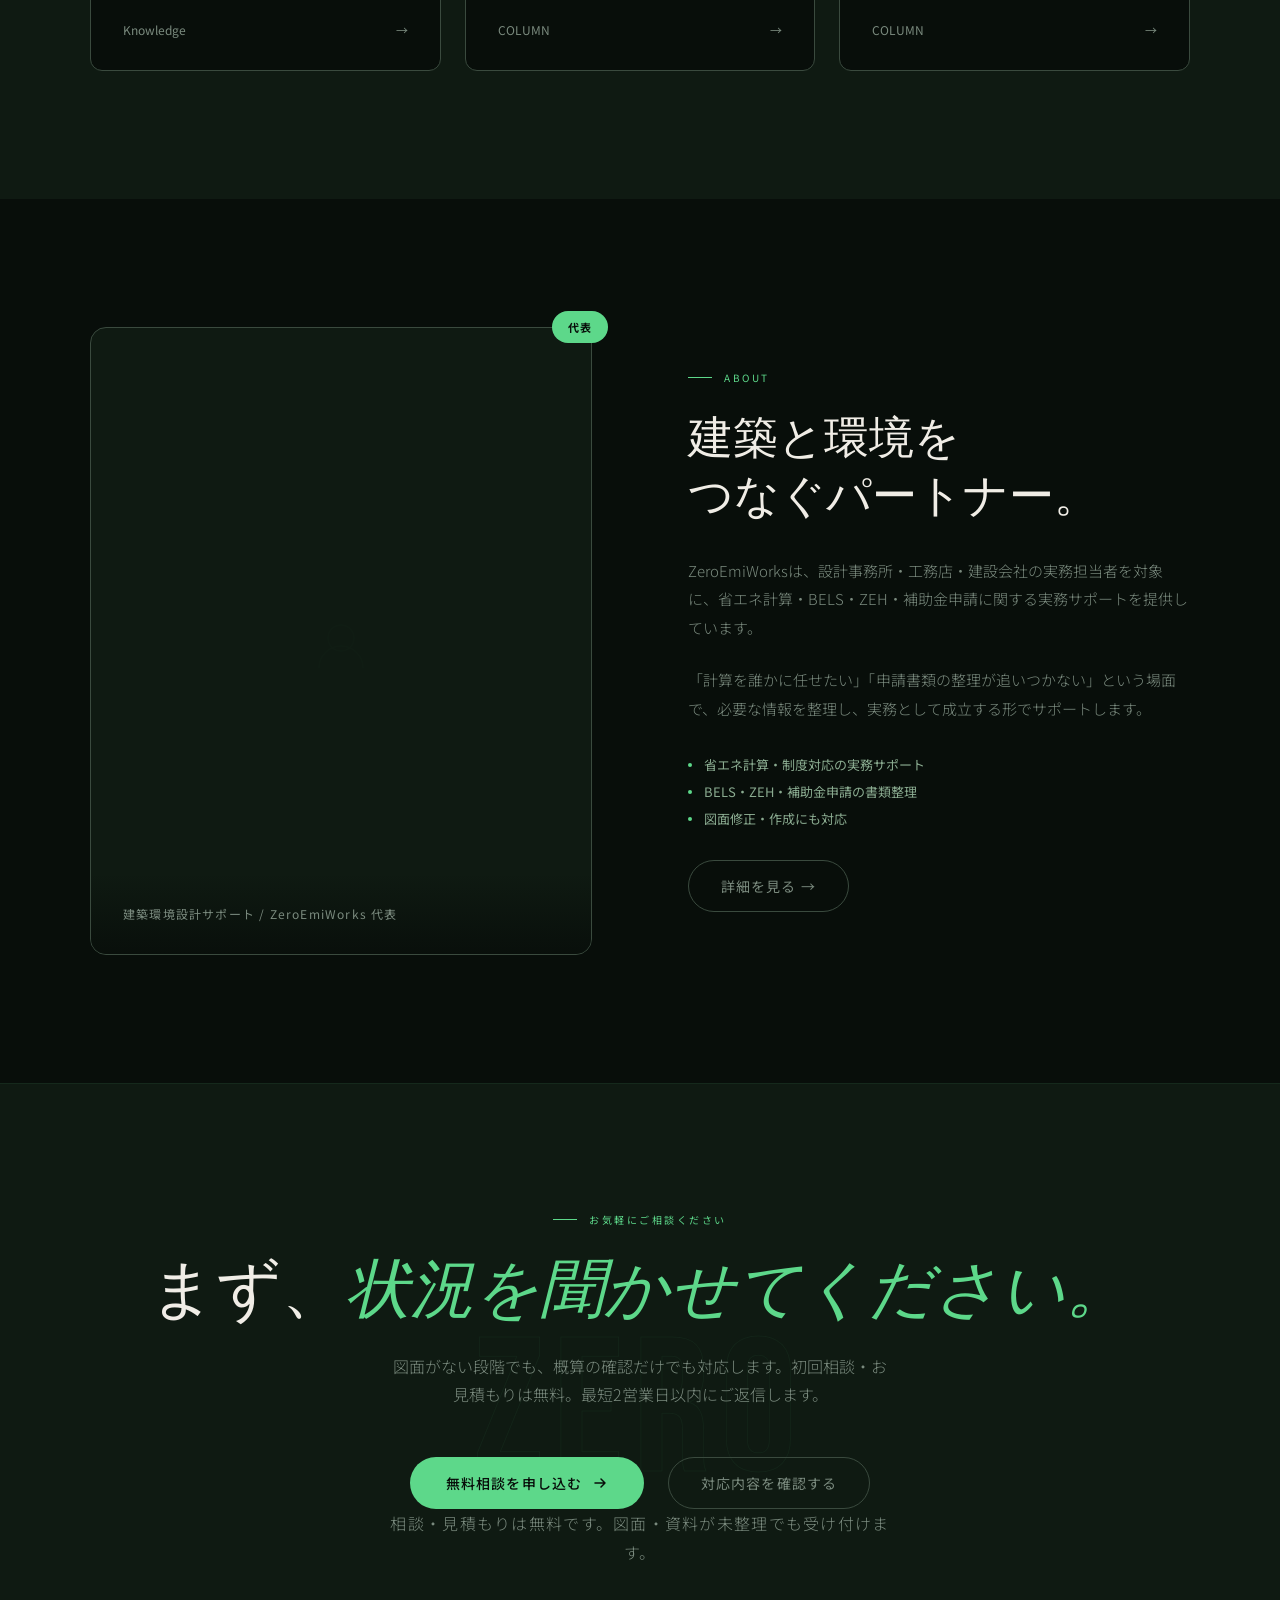
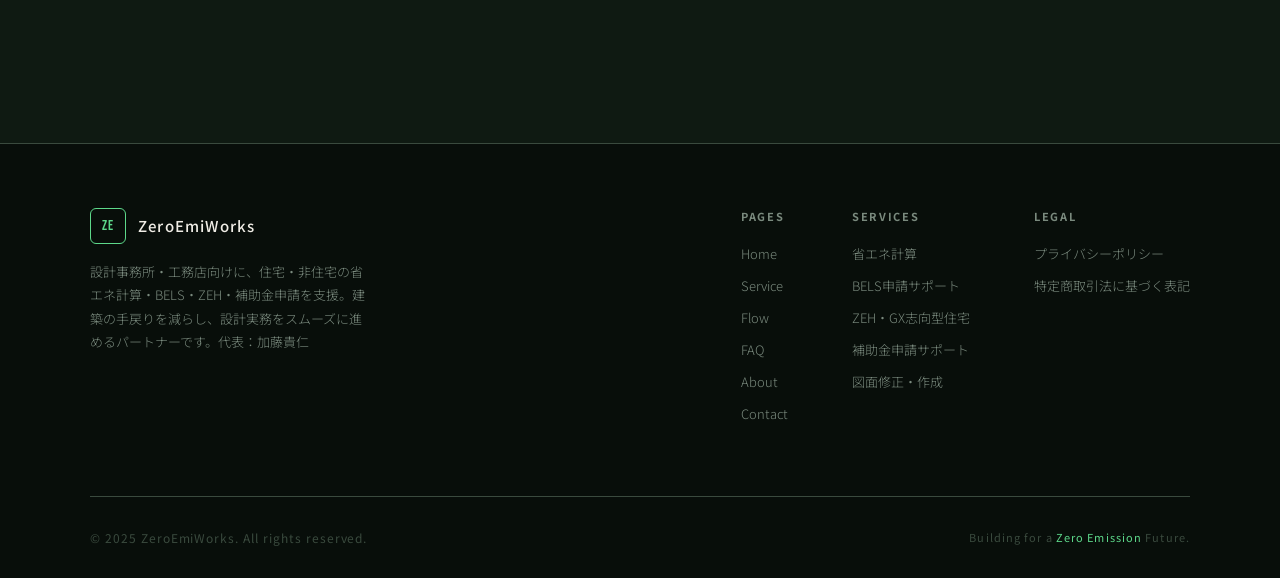
==== commit 452137b7: "Update home knowledge article card" ====
--- a/index.html
+++ b/index.html
@@ -261,11 +261,11 @@
       <a href="blog.html" class="link-more">記事一覧を見る →</a>
     </div>
     <div class="articles-grid">
-      <a href="blog.html" class="article-card reveal">
+      <a href="blog-shoene.html" class="article-card reveal">
         <span class="article-tag">省エネ基準</span>
         <div class="article-title">省エネ基準適合義務とは？<br>2025年義務化・BELS・ZEHとの違いを解説</div>
-        <p class="article-desc">2025年4月から原則すべての新築住宅・非住宅に義務化された省エネ基準適合義務について、<br>省エネ計算・BELS・ZEH・長期優良住宅との違いを設計実務の視点で解説します。</p>
-        <div class="article-meta"><span>COLUMN</span><span>→</span></div>
+        <p class="article-desc">2025年4月から原則すべての新築住宅・非住宅に義務化された省エネ基準適合義務について、<br>省エネ計算・省エネ適判・BELS・ZEH・長期優良住宅との違いを設計実務の視点で解説します。</p>
+        <div class="article-meta"><span>Knowledge</span><span>→</span></div>
       </a>
       <a href="blog-bels.html" class="article-card reveal reveal-delay-1">
         <span class="article-tag">BELS</span>
